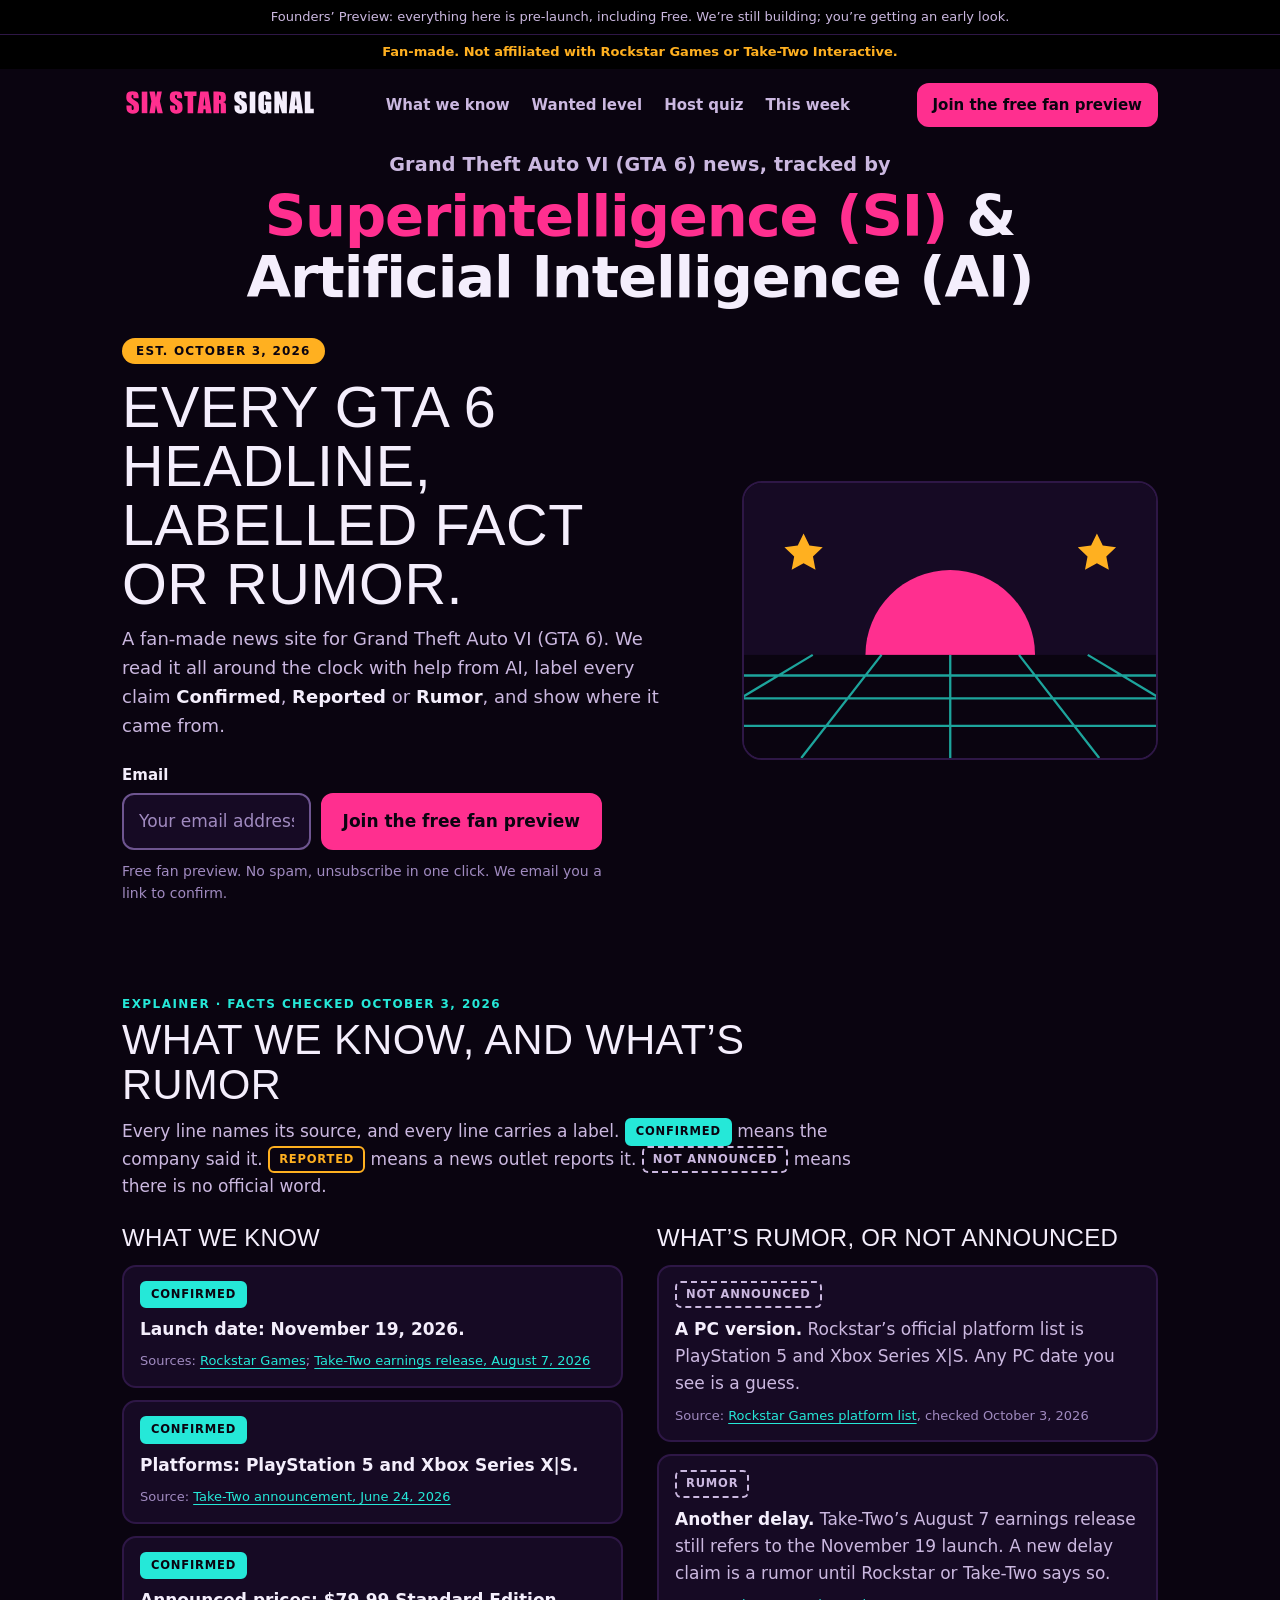
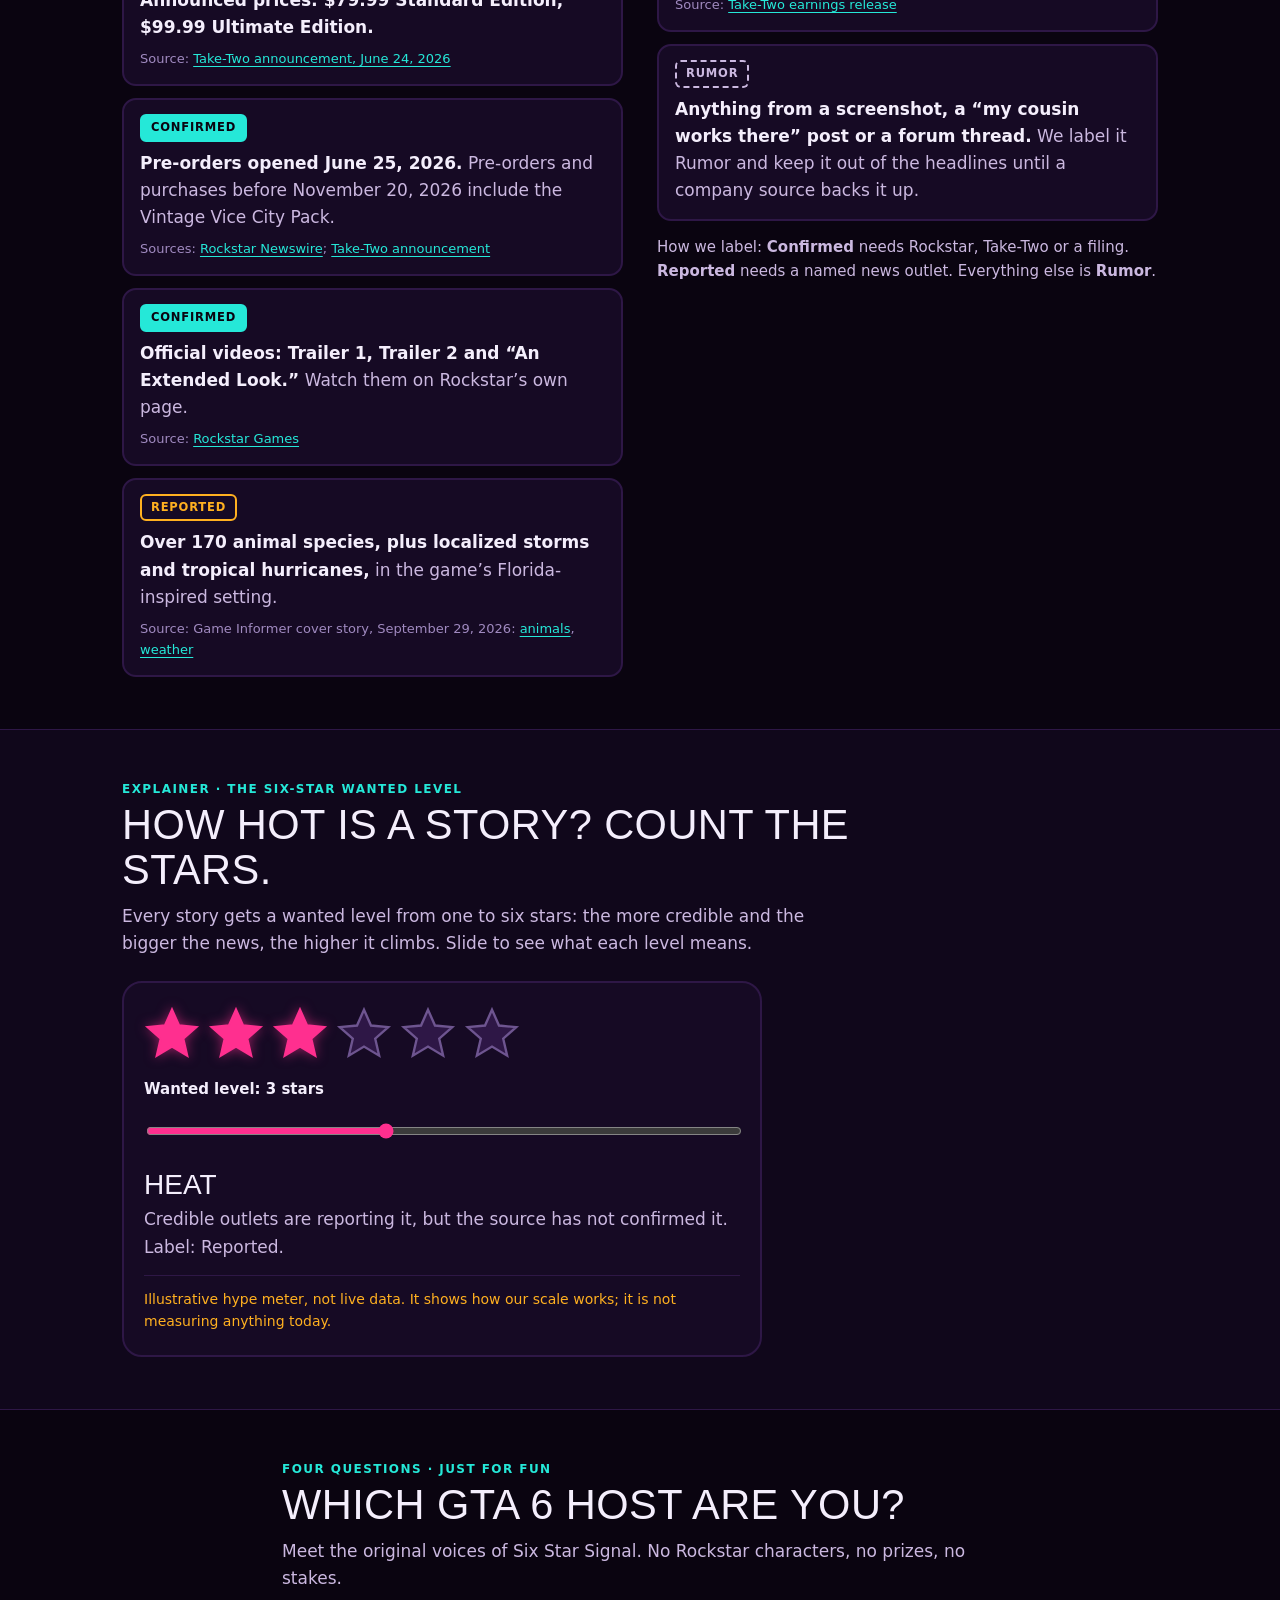
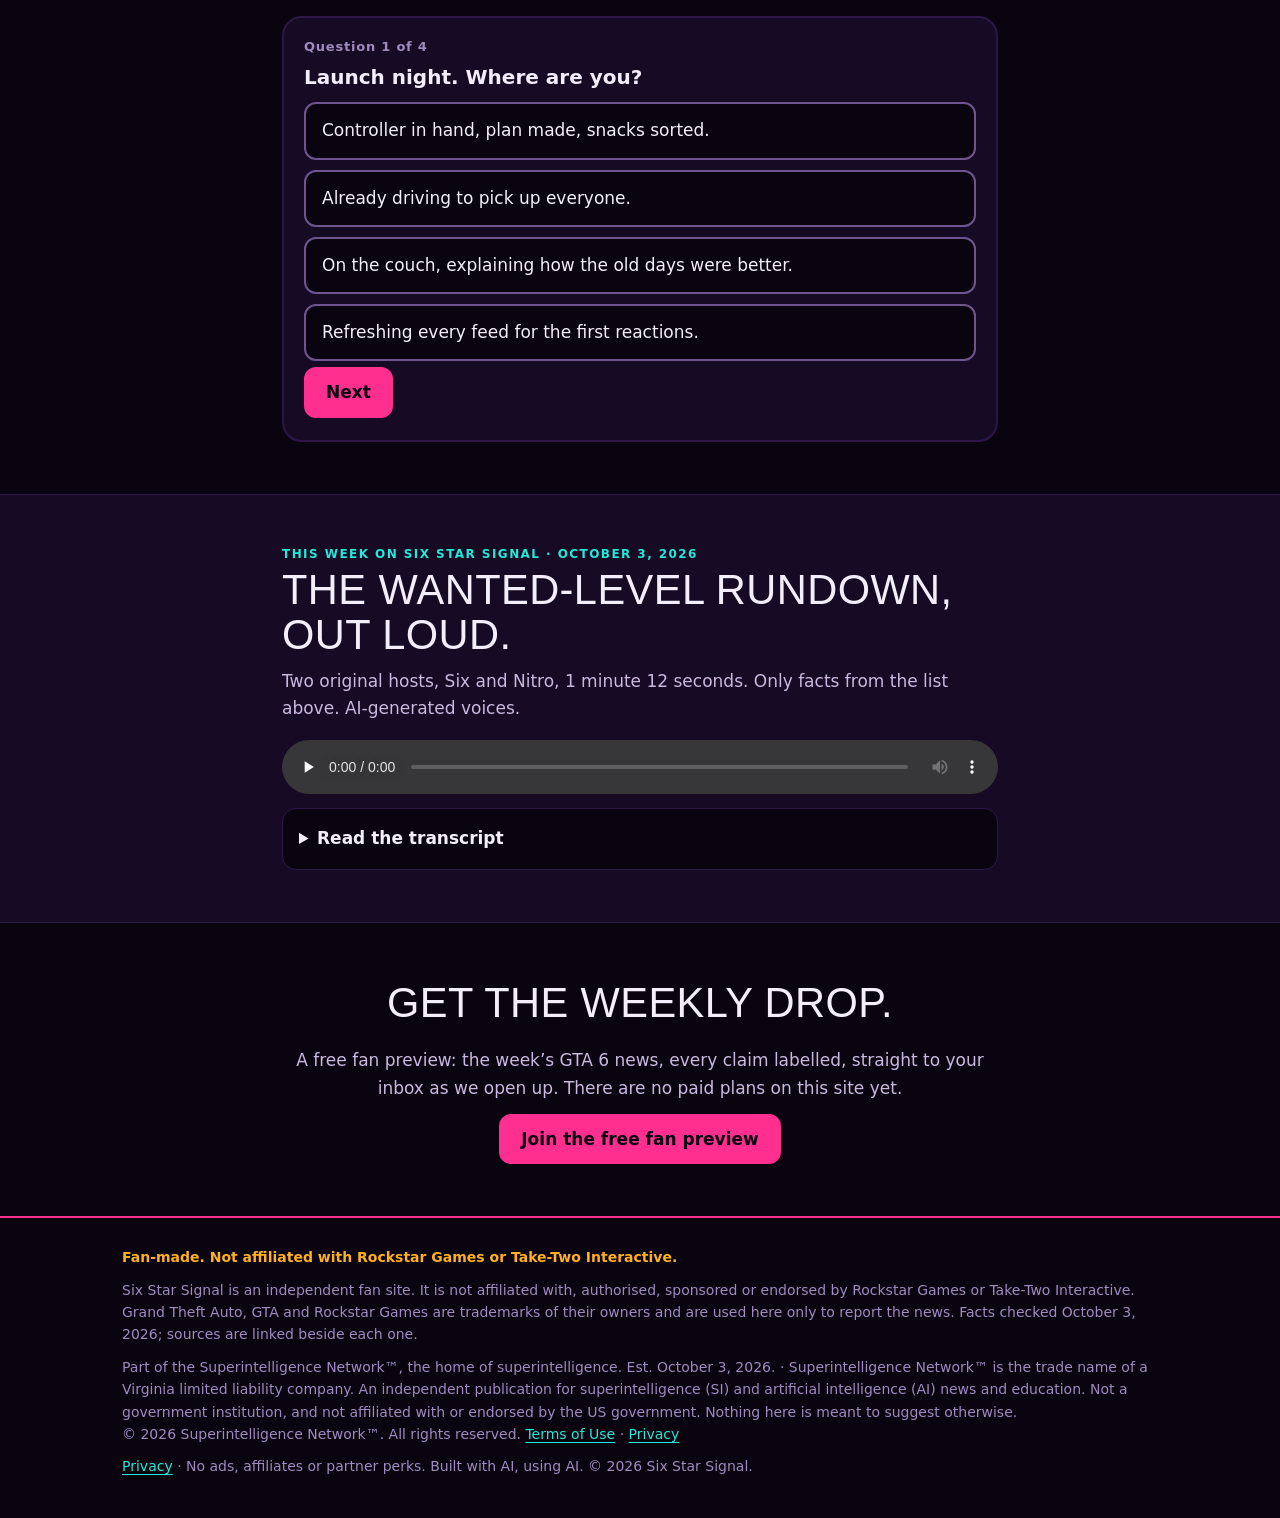
==== index.html @ f38f79ef "Brand: Superintelligence Network" ====
<!doctype html>
<html lang="en" data-site="sixstarsignal.com">
<head>
<meta charset="utf-8">
<meta name="robots" content="noai, noimageai">
<meta http-equiv="Content-Security-Policy" content="default-src 'none'; script-src 'self'; style-src 'self'; img-src 'self' data:; media-src 'self'; connect-src https://acp9reat3l.execute-api.us-east-1.amazonaws.com; form-action 'self'; base-uri 'none'; object-src 'none'; upgrade-insecure-requests; require-trusted-types-for 'script'; trusted-types 'none'">
<meta name="viewport" content="width=device-width, initial-scale=1">
<title>Six Star Signal | Grand Theft Auto VI (GTA 6) news tracked by Superintelligence (SI) &amp; Artificial Intelligence (AI)</title>
<meta name="description" content="Six Star Signal is a fan-made Grand Theft Auto VI (GTA 6) news site, tracked by superintelligence (SI) and artificial intelligence (AI). What we know, what's rumor, a six-star hype meter, and a free fan preview. Not affiliated with Rockstar Games or Take-Two Interactive.">
<meta name="robots" content="index,follow">
<link rel="canonical" href="https://sixstarsignal.com/">
<meta name="theme-color" content="#0A0410">
<link rel="icon" type="image/svg+xml" href="assets/icon.svg">
<meta property="og:type" content="website">
<meta property="og:site_name" content="Six Star Signal">
<meta property="og:title" content="Six Star Signal | Grand Theft Auto VI (GTA 6) news tracked by Superintelligence (SI) &amp; Artificial Intelligence (AI)">
<meta property="og:description" content="Fan-made GTA 6 news: what we know, what's rumor, every claim labelled with its source. Est. October 3, 2026. Not affiliated with Rockstar Games or Take-Two Interactive.">
<meta property="og:url" content="https://sixstarsignal.com/">
<meta property="og:image" content="https://sixstarsignal.com/assets/og.png">
<meta property="og:image:width" content="1200">
<meta property="og:image:height" content="630">
<meta property="og:image:alt" content="Six Star Signal: six neon stars. Grand Theft Auto VI (GTA 6) news tracked by Superintelligence (SI) and Artificial Intelligence (AI). Fan-made.">
<meta name="twitter:card" content="summary_large_image">
<meta name="twitter:title" content="Six Star Signal | Grand Theft Auto VI (GTA 6) news tracked by Superintelligence (SI) &amp; Artificial Intelligence (AI)">
<meta name="twitter:description" content="Fan-made GTA 6 news: what we know, what's rumor, every claim labelled with its source. Not affiliated with Rockstar Games or Take-Two Interactive.">
<meta name="twitter:image" content="https://sixstarsignal.com/assets/og.png">
<link rel="stylesheet" href="assets/site.css">
</head>
<body>
<a class="skip" href="#main">Skip to the content</a>
<div class="bars">
  <p class="bar">Founders&rsquo; Preview: everything here is pre-launch, including Free. We&rsquo;re still building; you&rsquo;re getting an early look.</p>
  <p class="bar disc-bar">Fan-made. Not affiliated with Rockstar Games or Take-Two Interactive.</p>
</div>

<header class="top">
  <div class="wrap top-in">
    <a class="brand" href="/" aria-label="Six Star Signal, home"><img class="logo" id="logo" src="assets/logo.svg" width="187" height="38" alt="Six Star Signal"></a>
    <nav class="nav" aria-label="Sections">
      <a href="#know">What we know</a>
      <a href="#wanted">Wanted level</a>
      <a href="#quiz">Host quiz</a>
      <a href="#sample">This week</a>
    </nav>
    <a class="btn sm" href="#join" data-join>Join the free fan preview</a>
  </div>
</header>

<main id="main">
  <div class="wrap">
    <p class="terms"><span class="t-pre">Grand Theft Auto VI (GTA 6) news, tracked by</span><span class="t-si">Superintelligence (SI)</span> <span class="t-amp">&amp;</span> <span class="t-ai">Artificial Intelligence (AI)</span></p>
  </div>

  <!-- ============ HERO ============ -->
  <section class="hero" aria-labelledby="h1">
    <div class="wrap hero-in">
      <div>
        <p class="pill">Est. October 3, 2026</p>
        <h1 id="h1">Every GTA 6 headline, labelled fact or rumor.</h1>
        <p class="lead">A fan-made news site for Grand Theft Auto VI (GTA 6). We read it all around the clock with help from AI, label every claim <b>Confirmed</b>, <b>Reported</b> or <b>Rumor</b>, and show where it came from.</p>
        <form class="join" id="join" novalidate>
          <label class="lbl" for="email">Email</label>
          <div class="row">
            <input id="email" name="email" type="email" inputmode="email" autocomplete="email" autocapitalize="off" spellcheck="false" placeholder="Your email address" required aria-describedby="fine err">
            <button class="btn" type="submit">Join the free fan preview</button>
          </div>
          <div class="hp" aria-hidden="true"><label for="hp1">Website (leave this empty)</label><input id="hp1" name="website" type="text" tabindex="-1" autocomplete="off"></div>
          <p class="fine" id="fine">Free fan preview. No spam, unsubscribe in one click. We email you a link to confirm.</p>
          <p class="err js-err" id="err" role="alert"></p>
          <noscript><p class="fine">Sign-up needs JavaScript switched on.</p></noscript>
        </form>
        <div class="done" id="done" role="status" tabindex="-1" hidden>
          <h2>You&rsquo;re in.</h2>
          <p>Check your inbox: we sent a link to confirm <b id="done-email"></b>. Tap it to join the free fan preview.</p>
        </div>
      </div>
      <div class="hero-art" aria-hidden="true">
        <svg viewBox="0 0 360 240" focusable="false">
          <rect width="360" height="240" fill="#160A24"/>
          <circle cx="180" cy="150" r="74" fill="#FF2F8F"/>
          <rect x="0" y="150" width="360" height="90" fill="#0A0410"/>
          <g stroke="#25E8D8" stroke-width="2" stroke-opacity=".7"><path d="M0 168h360M0 188h360M0 212h360M180 150v90M120 150l-70 90M240 150l70 90M60 150l-150 90M300 150l150 90"/></g>
          <g fill="#FFB020"><path d="M52 44l5.1 10.6 11.6 1.5-8.5 8 2.2 11.5L52 70l-10.4 5.6 2.2-11.5-8.5-8 11.6-1.5z"/><path d="M308 44l5.1 10.6 11.6 1.5-8.5 8 2.2 11.5L308 70l-10.4 5.6 2.2-11.5-8.5-8 11.6-1.5z"/></g>
        </svg>
      </div>
    </div>
  </section>

  <!-- ============ WHAT WE KNOW / WHAT'S RUMOR ============ -->
  <section class="band" id="know" aria-labelledby="know-h">
    <div class="wrap">
      <div class="shead">
        <p class="eyebrow">Explainer &middot; facts checked October 3, 2026</p>
        <h2 id="know-h">What we know, and what&rsquo;s rumor</h2>
        <p class="sub">Every line names its source, and every line carries a label. <span class="chip conf">Confirmed</span> means the company said it. <span class="chip rep">Reported</span> means a news outlet reports it. <span class="chip open">Not announced</span> means there is no official word.</p>
      </div>
      <div class="two">
        <div class="col" aria-labelledby="know-a">
          <h3 id="know-a">What we know</h3>
          <ul class="facts">
            <li><span class="chip conf">Confirmed</span><p><b>Launch date: November 19, 2026.</b></p><p class="src">Sources: <a href="https://www.rockstargames.com/VI" target="_blank" rel="noopener noreferrer">Rockstar Games</a>; <a href="https://www.sec.gov/Archives/edgar/data/0000946581/000162828026054580/ttwo1q27earningsrelease.htm" target="_blank" rel="noopener noreferrer">Take-Two earnings release, August 7, 2026</a></p></li>
            <li><span class="chip conf">Confirmed</span><p><b>Platforms: PlayStation 5 and Xbox Series X|S.</b></p><p class="src">Source: <a href="https://www.take2games.com/ir/news/rockstar-games-announces-pre-orders-grand-theft-auto-vi" target="_blank" rel="noopener noreferrer">Take-Two announcement, June 24, 2026</a></p></li>
            <li><span class="chip conf">Confirmed</span><p><b>Announced prices: $79.99 Standard Edition, $99.99 Ultimate Edition.</b></p><p class="src">Source: <a href="https://www.take2games.com/ir/news/rockstar-games-announces-pre-orders-grand-theft-auto-vi" target="_blank" rel="noopener noreferrer">Take-Two announcement, June 24, 2026</a></p></li>
            <li><span class="chip conf">Confirmed</span><p><b>Pre-orders opened June 25, 2026.</b> Pre-orders and purchases before November 20, 2026 include the Vintage Vice City Pack.</p><p class="src">Sources: <a href="https://www.rockstargames.com/newswire/article/5171972o3ak5oa/pre-order-grand-theft-auto-vi-on-june-25" target="_blank" rel="noopener noreferrer">Rockstar Newswire</a>; <a href="https://www.take2games.com/ir/news/rockstar-games-announces-pre-orders-grand-theft-auto-vi" target="_blank" rel="noopener noreferrer">Take-Two announcement</a></p></li>
            <li><span class="chip conf">Confirmed</span><p><b>Official videos: Trailer 1, Trailer 2 and &ldquo;An Extended Look.&rdquo;</b> Watch them on Rockstar&rsquo;s own page.</p><p class="src">Source: <a href="https://www.rockstargames.com/VI" target="_blank" rel="noopener noreferrer">Rockstar Games</a></p></li>
            <li><span class="chip rep">Reported</span><p><b>Over 170 animal species, plus localized storms and tropical hurricanes,</b> in the game&rsquo;s Florida-inspired setting.</p><p class="src">Source: Game Informer cover story, September 29, 2026: <a href="https://gameinformer.com/exclusive/2026/09/29/exclusive-grand-theft-auto-vi-includes-over-170-animal-species" target="_blank" rel="noopener noreferrer">animals</a>, <a href="https://gameinformer.com/exclusive/2026/09/29/exclusive-grand-theft-auto-vi-features-tropical-storms-and-hurricanes" target="_blank" rel="noopener noreferrer">weather</a></p></li>
          </ul>
        </div>
        <div class="col" aria-labelledby="know-b">
          <h3 id="know-b">What&rsquo;s rumor, or not announced</h3>
          <ul class="facts">
            <li><span class="chip open">Not announced</span><p><b>A PC version.</b> Rockstar&rsquo;s official platform list is PlayStation 5 and Xbox Series X|S. Any PC date you see is a guess.</p><p class="src">Source: <a href="https://www.rockstargames.com/VI" target="_blank" rel="noopener noreferrer">Rockstar Games platform list</a>, checked October 3, 2026</p></li>
            <li><span class="chip open">Rumor</span><p><b>Another delay.</b> Take-Two&rsquo;s August 7 earnings release still refers to the November 19 launch. A new delay claim is a rumor until Rockstar or Take-Two says so.</p><p class="src">Source: <a href="https://www.sec.gov/Archives/edgar/data/0000946581/000162828026054580/ttwo1q27earningsrelease.htm" target="_blank" rel="noopener noreferrer">Take-Two earnings release</a></p></li>
            <li><span class="chip open">Rumor</span><p><b>Anything from a screenshot, a &ldquo;my cousin works there&rdquo; post or a forum thread.</b> We label it Rumor and keep it out of the headlines until a company source backs it up.</p></li>
          </ul>
          <p class="how">How we label: <b>Confirmed</b> needs Rockstar, Take-Two or a filing. <b>Reported</b> needs a named news outlet. Everything else is <b>Rumor</b>.</p>
        </div>
      </div>
    </div>
  </section>

  <!-- ============ SIX-STAR WANTED LEVEL ============ -->
  <section class="band tint" id="wanted" aria-labelledby="wanted-h">
    <div class="wrap">
      <div class="shead">
        <p class="eyebrow">Explainer &middot; the six-star wanted level</p>
        <h2 id="wanted-h">How hot is a story? Count the stars.</h2>
        <p class="sub">Every story gets a wanted level from one to six stars: the more credible and the bigger the news, the higher it climbs. Slide to see what each level means.</p>
      </div>
      <div class="meter">
        <ol class="stars" id="stars" aria-hidden="true">
          <li><svg viewBox="0 0 24 24" focusable="false"><path d="M12 2l3 6.8 7.4.7-5.6 4.9 1.7 7.3L12 17.8 5.5 21.7l1.7-7.3L1.6 9.5 9 8.8z"/></svg></li>
          <li><svg viewBox="0 0 24 24" focusable="false"><path d="M12 2l3 6.8 7.4.7-5.6 4.9 1.7 7.3L12 17.8 5.5 21.7l1.7-7.3L1.6 9.5 9 8.8z"/></svg></li>
          <li><svg viewBox="0 0 24 24" focusable="false"><path d="M12 2l3 6.8 7.4.7-5.6 4.9 1.7 7.3L12 17.8 5.5 21.7l1.7-7.3L1.6 9.5 9 8.8z"/></svg></li>
          <li><svg viewBox="0 0 24 24" focusable="false"><path d="M12 2l3 6.8 7.4.7-5.6 4.9 1.7 7.3L12 17.8 5.5 21.7l1.7-7.3L1.6 9.5 9 8.8z"/></svg></li>
          <li><svg viewBox="0 0 24 24" focusable="false"><path d="M12 2l3 6.8 7.4.7-5.6 4.9 1.7 7.3L12 17.8 5.5 21.7l1.7-7.3L1.6 9.5 9 8.8z"/></svg></li>
          <li><svg viewBox="0 0 24 24" focusable="false"><path d="M12 2l3 6.8 7.4.7-5.6 4.9 1.7 7.3L12 17.8 5.5 21.7l1.7-7.3L1.6 9.5 9 8.8z"/></svg></li>
        </ol>
        <label class="lbl" for="level">Wanted level: <output id="levelOut" for="level">3 stars</output></label>
        <input id="level" type="range" min="1" max="6" step="1" value="3" aria-describedby="levelDesc">
        <p class="level-t" id="levelName">Heat</p>
        <p class="level-d" id="levelDesc" aria-live="polite">Credible outlets are reporting it, but the source has not confirmed it. Label: Reported.</p>
        <p class="fine hype">Illustrative hype meter, not live data. It shows how our scale works; it is not measuring anything today.</p>
      </div>
    </div>
  </section>

  <!-- ============ HOST QUIZ ============ -->
  <section class="band" id="quiz" aria-labelledby="quiz-h">
    <div class="wrap narrow">
      <div class="shead">
        <p class="eyebrow">Four questions &middot; just for fun</p>
        <h2 id="quiz-h">Which GTA 6 host are you?</h2>
        <p class="sub">Meet the original voices of Six Star Signal. No Rockstar characters, no prizes, no stakes.</p>
      </div>
      <div class="quizbox" id="quizBox">
        <form id="quizForm" novalidate>
          <p class="num" id="quizNum" aria-live="polite">Question 1 of 4</p>
          <fieldset id="quizSet"><legend id="quizQ"></legend><div class="opts" id="quizOpts"></div></fieldset>
          <p class="err" id="quizErr" role="alert"></p>
          <button class="btn" type="submit" id="quizNext">Next</button>
        </form>
        <div class="result" id="quizResult" tabindex="-1" hidden>
          <p class="eyebrow">You are</p>
          <h3 id="resName"></h3>
          <p class="res-role" id="resRole"></p>
          <p id="resText"></p>
          <button class="btn line" type="button" id="quizAgain">Take it again</button>
        </div>
      </div>
    </div>
  </section>

  <section class="band dark" id="sample" aria-labelledby="sample-h">
    <div class="wrap narrow">
      <p class="eyebrow">This week on Six Star Signal &middot; October 3, 2026</p>
      <h2 id="sample-h">The wanted-level rundown, out loud.</h2>
      <p class="sub">Two original hosts, Six and Nitro, 1 minute 12 seconds. Only facts from the list above. AI-generated voices.</p>
      <audio class="player" controls preload="none" src="assets/audio/this-week-2026-10-03.mp3" aria-label="This week on Six Star Signal, 1 minute 12 seconds">Your browser can&rsquo;t play audio. The transcript is below.</audio>
      <details class="tx">
        <summary>Read the transcript</summary>
        <p><b>Six:</b> Dispatch to all units. This is Six Star Signal, with this week&rsquo;s wanted-level rundown.</p>
        <p><b>Nitro:</b> Nitro, rolling in. Hit me with the confirmed stuff first, Six.</p>
        <p><b>Six:</b> Confirmed. Grand Theft Auto 6 launches November 19, 2026, on PlayStation 5 and Xbox Series X and S. Take-Two&rsquo;s August 7 earnings release still points to that date.</p>
        <p><b>Nitro:</b> And the price tag?</p>
        <p><b>Six:</b> Announced at $79.99 for the Standard Edition, $99.99 for the Ultimate Edition. Pre-orders opened June 25.</p>
        <p><b>Nitro:</b> Anything fresh this week?</p>
        <p><b>Six:</b> Game Informer&rsquo;s September 29 cover story reports over 170 animal species and localized storms. That&rsquo;s reported, not official.</p>
        <p><b>Nitro:</b> And the rumor mill?</p>
        <p><b>Six:</b> Rumors stay rumors until Rockstar says so. The official platform list is two consoles, so any PC date is a guess. Check the label first. Six out.</p>
        <p><b>Nitro:</b> Ten-four.</p>
      </details>
    </div>
  </section>

  <!-- ============ SIGN-UP CLOSE ============ -->
  <section class="band close" aria-labelledby="close-h">
    <div class="wrap narrow">
      <h2 id="close-h">Get the weekly drop.</h2>
      <p class="sub">A free fan preview: the week&rsquo;s GTA 6 news, every claim labelled, straight to your inbox as we open up. There are no paid plans on this site yet.</p>
      <a class="btn" href="#join" data-join>Join the free fan preview</a>
    </div>
  </section>
</main>

<footer class="foot">
  <div class="wrap foot-in">
    <p class="disc">Fan-made. Not affiliated with Rockstar Games or Take-Two Interactive.</p>
    <p>Six Star Signal is an independent fan site. It is not affiliated with, authorised, sponsored or endorsed by Rockstar Games or Take-Two Interactive. Grand Theft Auto, GTA and Rockstar Games are trademarks of their owners and are used here only to report the news. Facts checked October 3, 2026; sources are linked beside each one.</p>
    <p>Part of the Superintelligence Network™, the home of superintelligence. Est. October 3, 2026. &middot; Superintelligence Network™ is the trade name of a Virginia limited liability company. An independent publication for superintelligence (SI) and artificial intelligence (AI) news and education. Not a government institution, and not affiliated with or endorsed by the US government. Nothing here is meant to suggest otherwise.<br>© 2026 Superintelligence Network™. All rights reserved. <a href="https://siagentsignal.com/terms.html" target="_blank" rel="noopener">Terms of Use</a> &middot; <a href="https://siagentsignal.com/privacy.html" target="_blank" rel="noopener">Privacy</a></p>
    <p><a href="https://siagentsignal.com/privacy.html" target="_blank" rel="noopener noreferrer">Privacy</a> &middot; No ads, affiliates or partner perks. Built with AI, using AI. &copy; 2026 Six Star Signal.</p>
  </div>
</footer>

<script src="assets/site.js"></script>
</body>
</html>
---- assets/site.css ----
/* Six Star Signal: Founders' Preview. Vice City neon: bg #0A0410, pink #FF2F8F (the one accent), cyan #25E8D8 (links), amber #FFB020 (pill).
   Mobile first, no webfonts, no inline styles (page CSP forbids them). Impact is used for display type only; the big terms use bold sans. */
:root{--bg:#0A0410;--stage:#160A24;--tint:#10071B;--ink:#F4EEFC;--ink2:#CBB8E0;--muted:#A08AC0;--line:#6E5590;--soft:#2E1746;--field:#160A24;
  --pink:#FF2F8F;--pinkhover:#FF5AA6;--cyan:#25E8D8;--amber:#FFB020;--err:#FF9C8A;
  --display:Impact,Haettenschweiler,"Arial Narrow Bold","Franklin Gothic Medium",sans-serif;
  --sans:"Segoe UI Variable Text","Segoe UI",system-ui,-apple-system,"Helvetica Neue",Arial,sans-serif;color-scheme:dark}
*{box-sizing:border-box}
html{-webkit-text-size-adjust:100%;scroll-behavior:smooth;scroll-padding-top:12px}
body{margin:0;background:var(--bg);color:var(--ink);font:400 1.0625rem/1.6 var(--sans);-webkit-font-smoothing:antialiased;text-rendering:optimizeLegibility}
[hidden]{display:none!important}
img,svg{max-width:100%}
a{color:var(--cyan);text-underline-offset:3px}
a:hover{text-decoration-thickness:2px}
:focus-visible{outline:3px solid var(--cyan);outline-offset:3px;border-radius:6px}
.skip{position:absolute;left:-9999px;top:8px;background:var(--pink);color:var(--bg);padding:10px 14px;border-radius:8px;z-index:20;font-weight:700}
.skip:focus{left:12px}
.wrap{max-width:1080px;margin:0 auto;padding:0 22px}
.wrap.narrow{max-width:760px}
h1,h2,h3{margin:0;line-height:1.08;font-family:var(--display);font-weight:400;letter-spacing:.01em;text-transform:uppercase}
p{margin:0}

.bars{background:#000}
.bar{margin:0;padding:8px 22px;color:var(--ink2);text-align:center;font-size:.8125rem;line-height:1.4}
.bar.disc-bar{color:var(--amber);font-weight:700;border-top:1px solid var(--soft)}

.top{padding:14px 0 4px}
.top-in{display:flex;align-items:center;justify-content:space-between;gap:12px}
.brand{display:inline-flex;border-radius:8px;flex:none}
.logo{display:block;height:34px;width:auto;max-width:100%}
.nav{display:none}
.nav a{color:var(--ink2);text-decoration:none;font-weight:600;font-size:.9375rem;padding:8px 10px;border-radius:8px}
.nav a:hover{color:var(--pink)}
.top .btn{display:none}

.btn{display:inline-flex;align-items:center;justify-content:center;font:700 1.0625rem/1.2 var(--sans);min-height:50px;padding:13px 20px;border:2px solid var(--pink);border-radius:12px;background:var(--pink);color:var(--bg);cursor:pointer;text-decoration:none;text-align:center;transition:background-color .15s ease,border-color .15s ease}
.btn:hover{background:var(--pinkhover);border-color:var(--pinkhover)}
.btn.line{background:transparent;color:var(--pink);border-color:var(--pink)}
.btn.line:hover{background:var(--soft)}
.btn.sm{min-height:44px;padding:9px 14px;font-size:.9375rem}
.btn:disabled{opacity:.65;cursor:progress}

.terms{margin:14px auto 2px;max-width:24ch;text-align:center;font:800 clamp(1.75rem,7.6vw,3.6rem)/1.06 var(--sans);letter-spacing:-.02em;text-wrap:balance;color:var(--ink);text-transform:none}
.terms .t-si{color:var(--pink)}
.terms .t-pre{display:block;margin:0 0 .5rem;font:700 clamp(.95rem,2.8vw,1.2rem)/1.3 var(--sans);letter-spacing:.01em;color:var(--ink2)}

.hero{padding:18px 0 40px}
.hero-in{display:grid;gap:26px}
.pill{display:inline-block;padding:7px 14px;border-radius:999px;background:var(--amber);color:var(--bg);font:700 .75rem/1 var(--sans);letter-spacing:.1em;text-transform:uppercase}
h1{margin:14px 0 12px;font-size:clamp(2.2rem,9.4vw,3.6rem);line-height:1.02}
.lead{max-width:36rem;color:var(--ink2);font-size:1.125rem;margin-bottom:22px}
.lead b,.sub b{color:var(--ink)}
.join{width:100%;max-width:480px}
.lbl{display:block;margin:0 0 6px;font-weight:700;font-size:.9375rem}
.row{display:flex;flex-direction:column;gap:10px}
input[type=email]{width:100%;min-width:0;font:inherit;color:var(--ink);background:var(--field);border:2px solid var(--line);border-radius:12px;padding:13px 15px;min-height:50px}
input[type=email]::placeholder{color:var(--muted);opacity:1}
input[aria-invalid=true]{border-color:var(--err)}
.hp{position:absolute;left:-9999px;width:1px;height:1px;overflow:hidden}
.fine{margin-top:10px;font-size:.875rem;color:var(--muted)}
.err{margin-top:8px;min-height:1.4em;font-size:.9375rem;font-weight:600;color:var(--err)}
.err:empty{min-height:0;margin:0}
.done{width:100%;max-width:480px;background:var(--stage);border:2px solid var(--line);border-radius:14px;padding:18px 20px}
.done h2{font-size:1.5rem;margin-bottom:6px}
.done p{color:var(--ink2)}
.hero-art{border:2px solid var(--soft);border-radius:20px;overflow:hidden;max-width:480px}
.hero-art svg{display:block;width:100%;height:auto}

.band{padding:52px 0}
.band.tint{background:var(--tint);border-top:1px solid var(--soft);border-bottom:1px solid var(--soft)}
.shead{max-width:46rem;margin:0 0 24px}
.shead h2,.band h2{font-size:clamp(1.8rem,6.4vw,2.6rem);margin:6px 0 10px}
.sub{color:var(--ink2)}
.eyebrow{font:800 .75rem/1.3 var(--sans);letter-spacing:.12em;text-transform:uppercase;color:var(--cyan)}

.chip{display:inline-flex;align-items:center;font:800 .72rem/1 var(--sans);letter-spacing:.07em;text-transform:uppercase;padding:6px 9px;border-radius:6px;border:2px solid;white-space:nowrap;flex:none;vertical-align:middle}
.chip.conf{background:var(--cyan);border-color:var(--cyan);color:var(--bg)}
.chip.rep{background:transparent;border-color:var(--amber);color:var(--amber)}
.chip.open{background:transparent;border-color:var(--ink2);border-style:dashed;color:var(--ink2)}

.two{display:grid;gap:28px}
.col h3{font-size:1.5rem;margin-bottom:14px}
.facts{list-style:none;margin:0;padding:0;display:grid;gap:12px}
.facts li{background:var(--stage);border:2px solid var(--soft);border-radius:14px;padding:14px 16px;display:grid;gap:8px;justify-items:start}
.facts p{color:var(--ink2)}
.facts b{color:var(--ink)}
.src{font-size:.8125rem;color:var(--muted)!important}
.how{margin-top:14px;font-size:.9375rem;color:var(--ink2)}

.meter{background:var(--stage);border:2px solid var(--soft);border-radius:20px;padding:22px 20px;max-width:640px}
.stars{list-style:none;margin:0 0 16px;padding:0;display:flex;gap:8px}
.stars li{width:calc((100% - 40px)/6);max-width:56px}
.stars svg{display:block;width:100%;height:auto;fill:var(--soft);stroke:var(--line);stroke-width:1;transition:fill .2s ease}
.stars li.lit svg{fill:var(--pink);stroke:var(--pink);filter:drop-shadow(0 0 6px rgba(255,47,143,.55))}
input[type=range]{width:100%;min-height:44px;accent-color:var(--pink)}
.level-t{margin-top:8px;font:400 1.75rem/1.1 var(--display);text-transform:uppercase;color:var(--ink)}
.level-d{margin-top:6px;color:var(--ink2);min-height:3.2em}
.hype{margin-top:14px;padding-top:12px;border-top:1px solid var(--soft);color:var(--amber)}

.quizbox{background:var(--stage);border:2px solid var(--soft);border-radius:20px;padding:22px 20px}
.quizbox fieldset{border:0;margin:0 0 6px;padding:0;min-width:0}
.quizbox legend{padding:0;margin-bottom:12px;font:700 1.25rem/1.25 var(--sans);color:var(--ink)}
.num{font:700 .8125rem/1 var(--sans);color:var(--muted);letter-spacing:.06em;margin-bottom:12px}
.opts{display:grid;gap:10px}
.opt{position:relative}
.opt input{position:absolute;opacity:0;inset:0;width:100%;height:100%;margin:0;cursor:pointer}
.opt label{display:block;min-height:50px;padding:13px 16px;border:2px solid var(--line);border-radius:12px;background:var(--bg);cursor:pointer;color:var(--ink)}
.opt input:checked+label{border-color:var(--pink);background:var(--soft)}
.opt input:focus-visible+label{outline:3px solid var(--cyan);outline-offset:3px}
.result h3{font-size:2.4rem;margin:6px 0 4px;color:var(--pink)}
.res-role{font:800 .8125rem/1.3 var(--sans);letter-spacing:.1em;text-transform:uppercase;color:var(--cyan);margin-bottom:10px}
.result p{color:var(--ink2);margin-bottom:16px}

.band.dark{background:var(--stage);border-top:1px solid var(--soft);border-bottom:1px solid var(--soft)}
.player{display:block;width:100%;margin:18px 0 14px}
.tx{background:var(--bg);border:1px solid var(--soft);border-radius:14px;padding:4px 16px}
.tx summary{cursor:pointer;font-weight:700;padding:12px 0;min-height:44px}
.tx p{color:var(--ink2);margin:0 0 10px}
.tx b{color:var(--cyan)}
.band.close{text-align:center}
.band.close .wrap{display:grid;justify-items:center;gap:12px}

.foot{padding:28px 0 40px;font-size:.875rem;color:var(--muted);border-top:2px solid var(--pink)}
.foot-in{display:grid;gap:10px}
.foot .disc{color:var(--amber);font-weight:700}

@media (prefers-reduced-motion:reduce){*{animation:none!important;transition:none!important;scroll-behavior:auto!important}}
@media (min-width:520px){.top .btn{display:inline-flex}.row{flex-direction:row}.btn{flex:none}}
@media (min-width:760px){.nav{display:flex;gap:2px}}
@media (min-width:900px){
  .terms{max-width:none;margin-top:22px}
  .hero{padding-top:26px}
  .hero-in{grid-template-columns:minmax(0,1.15fr) minmax(0,.85fr);gap:56px;align-items:center}
  .two{grid-template-columns:1fr 1fr;gap:34px;align-items:start}
  .logo{height:40px}
}
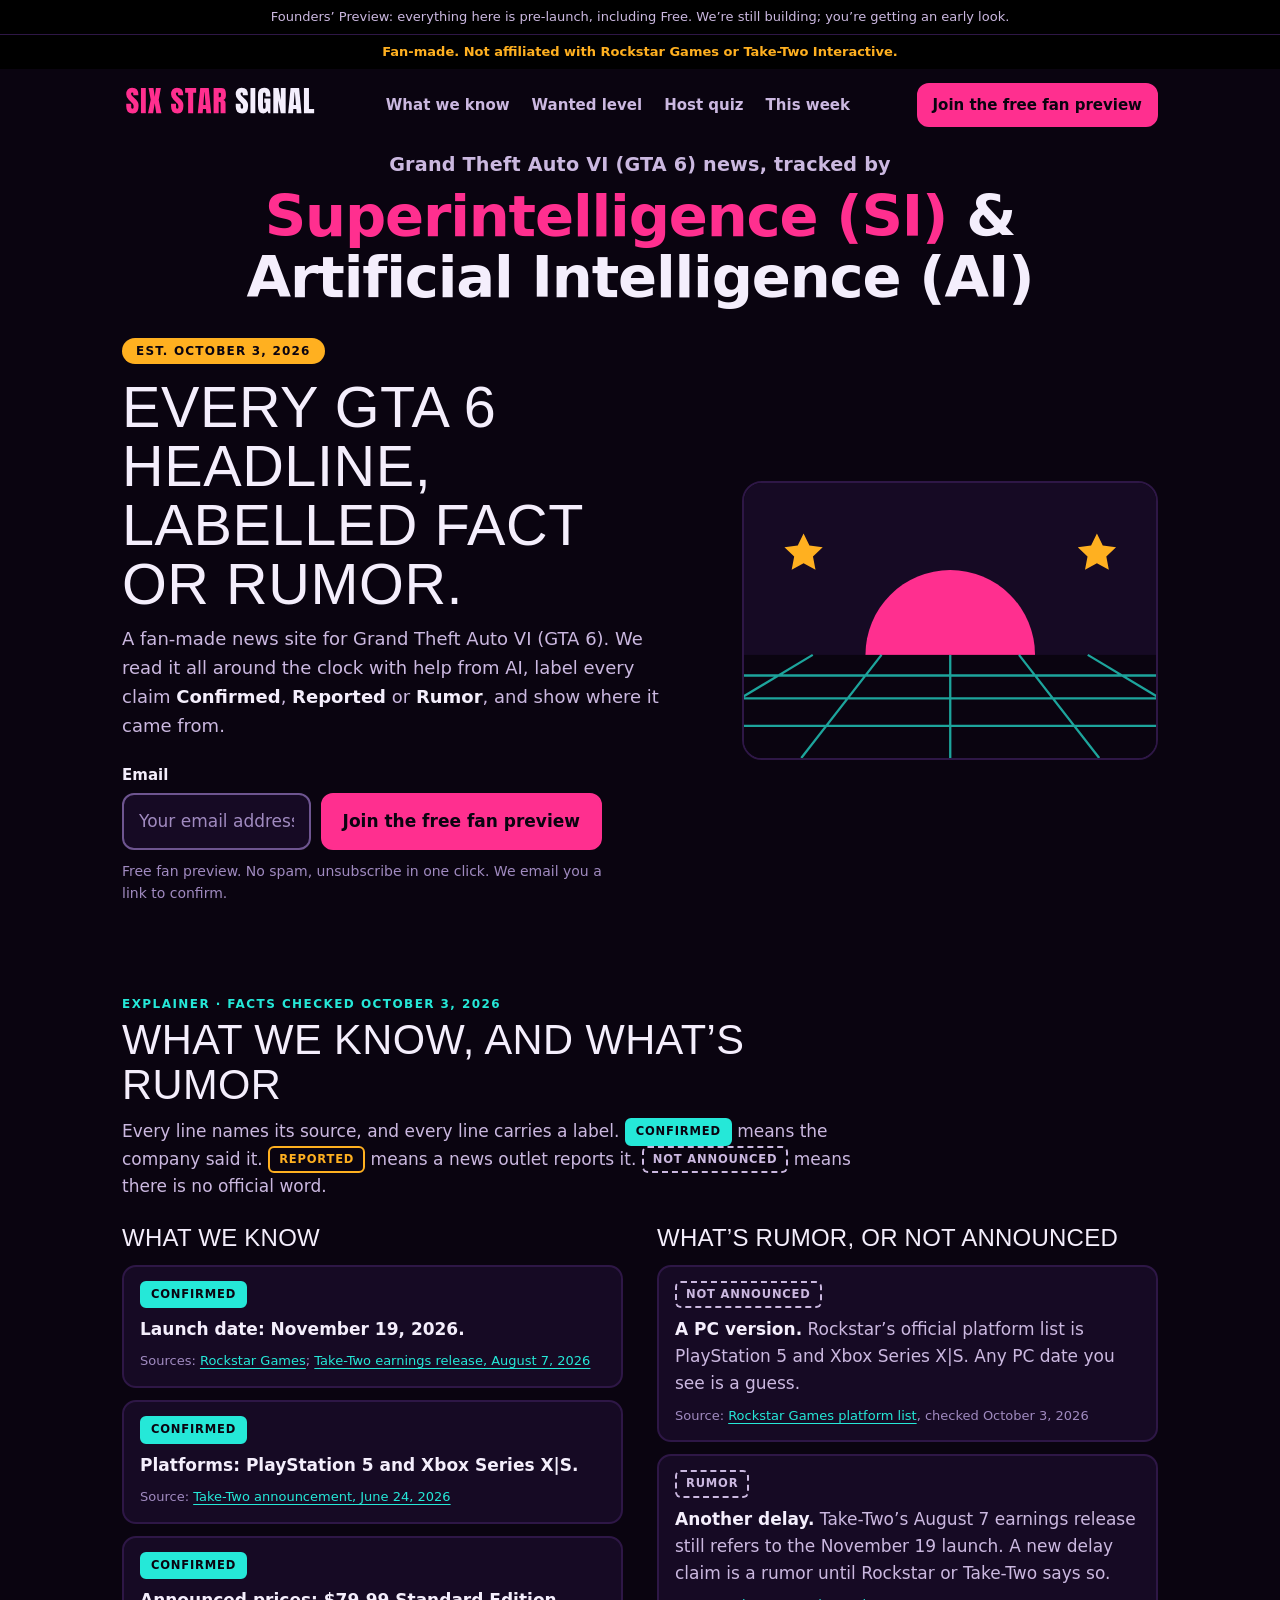
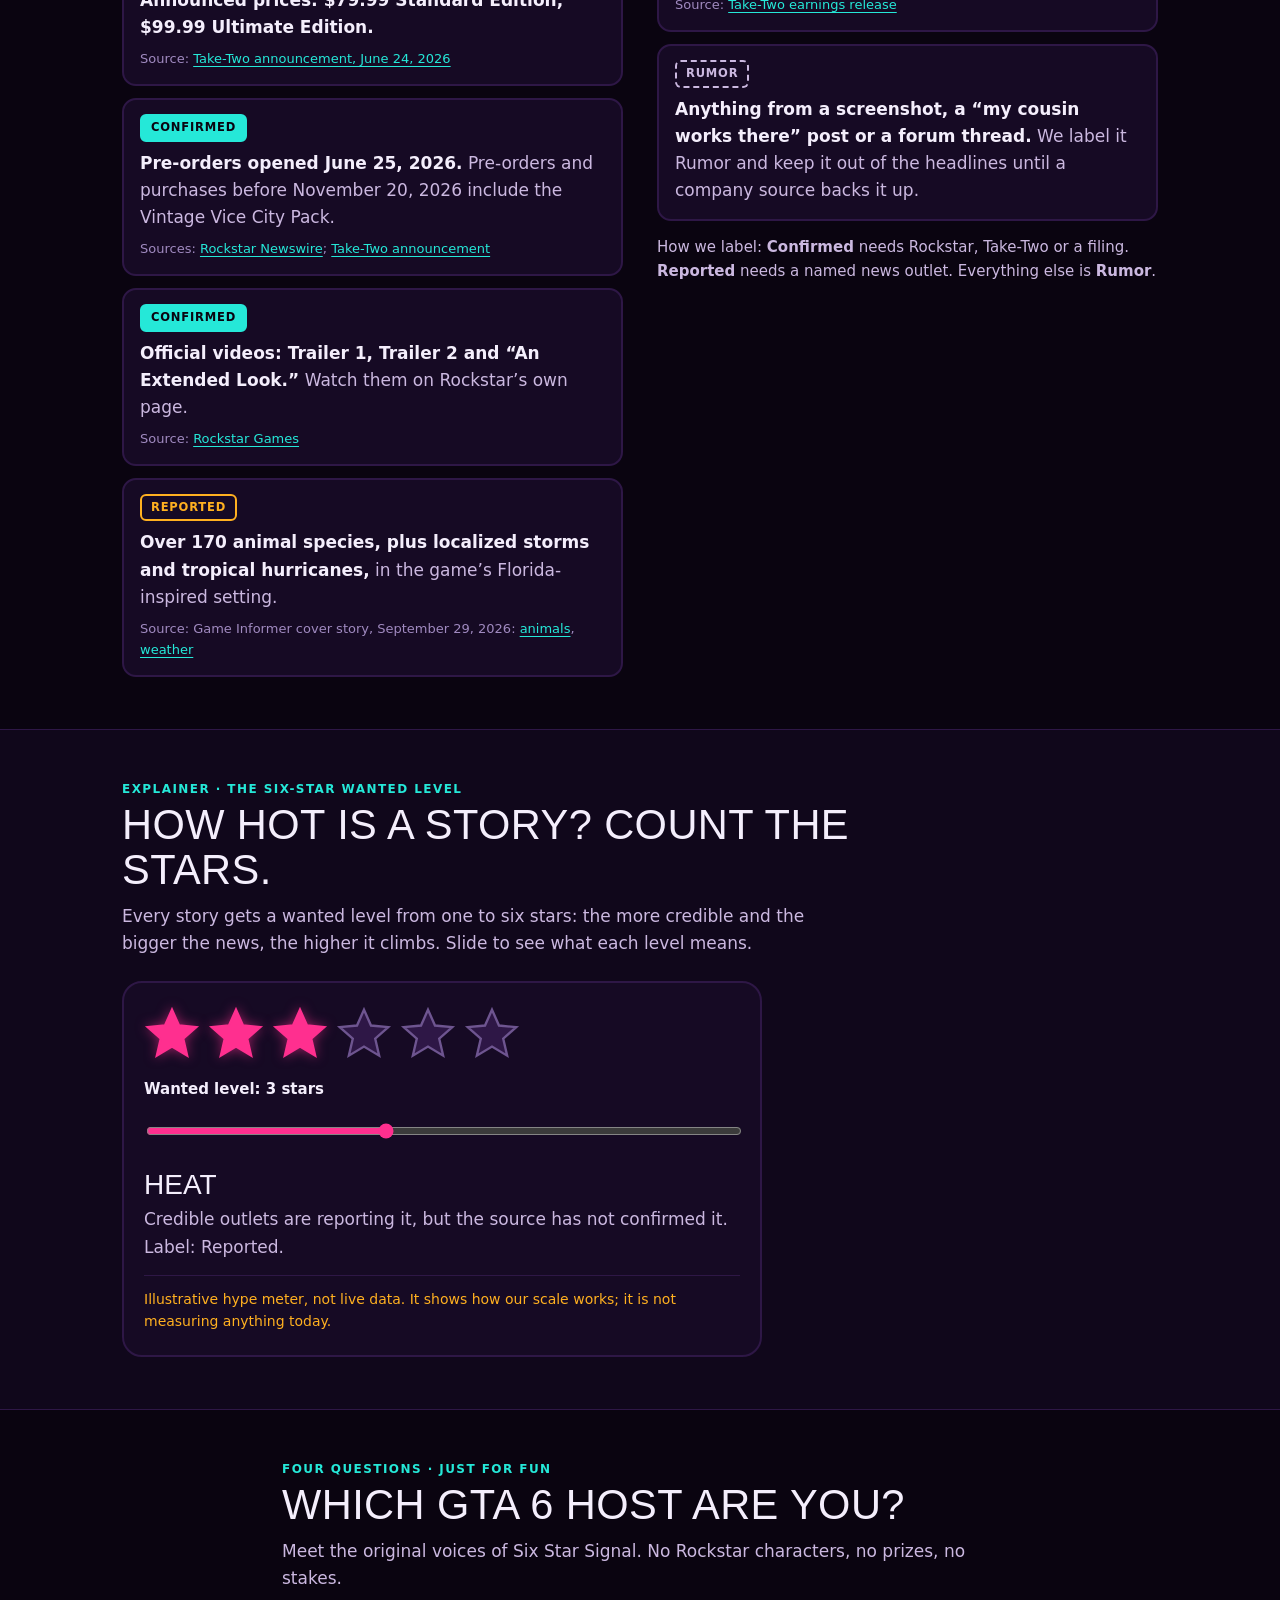
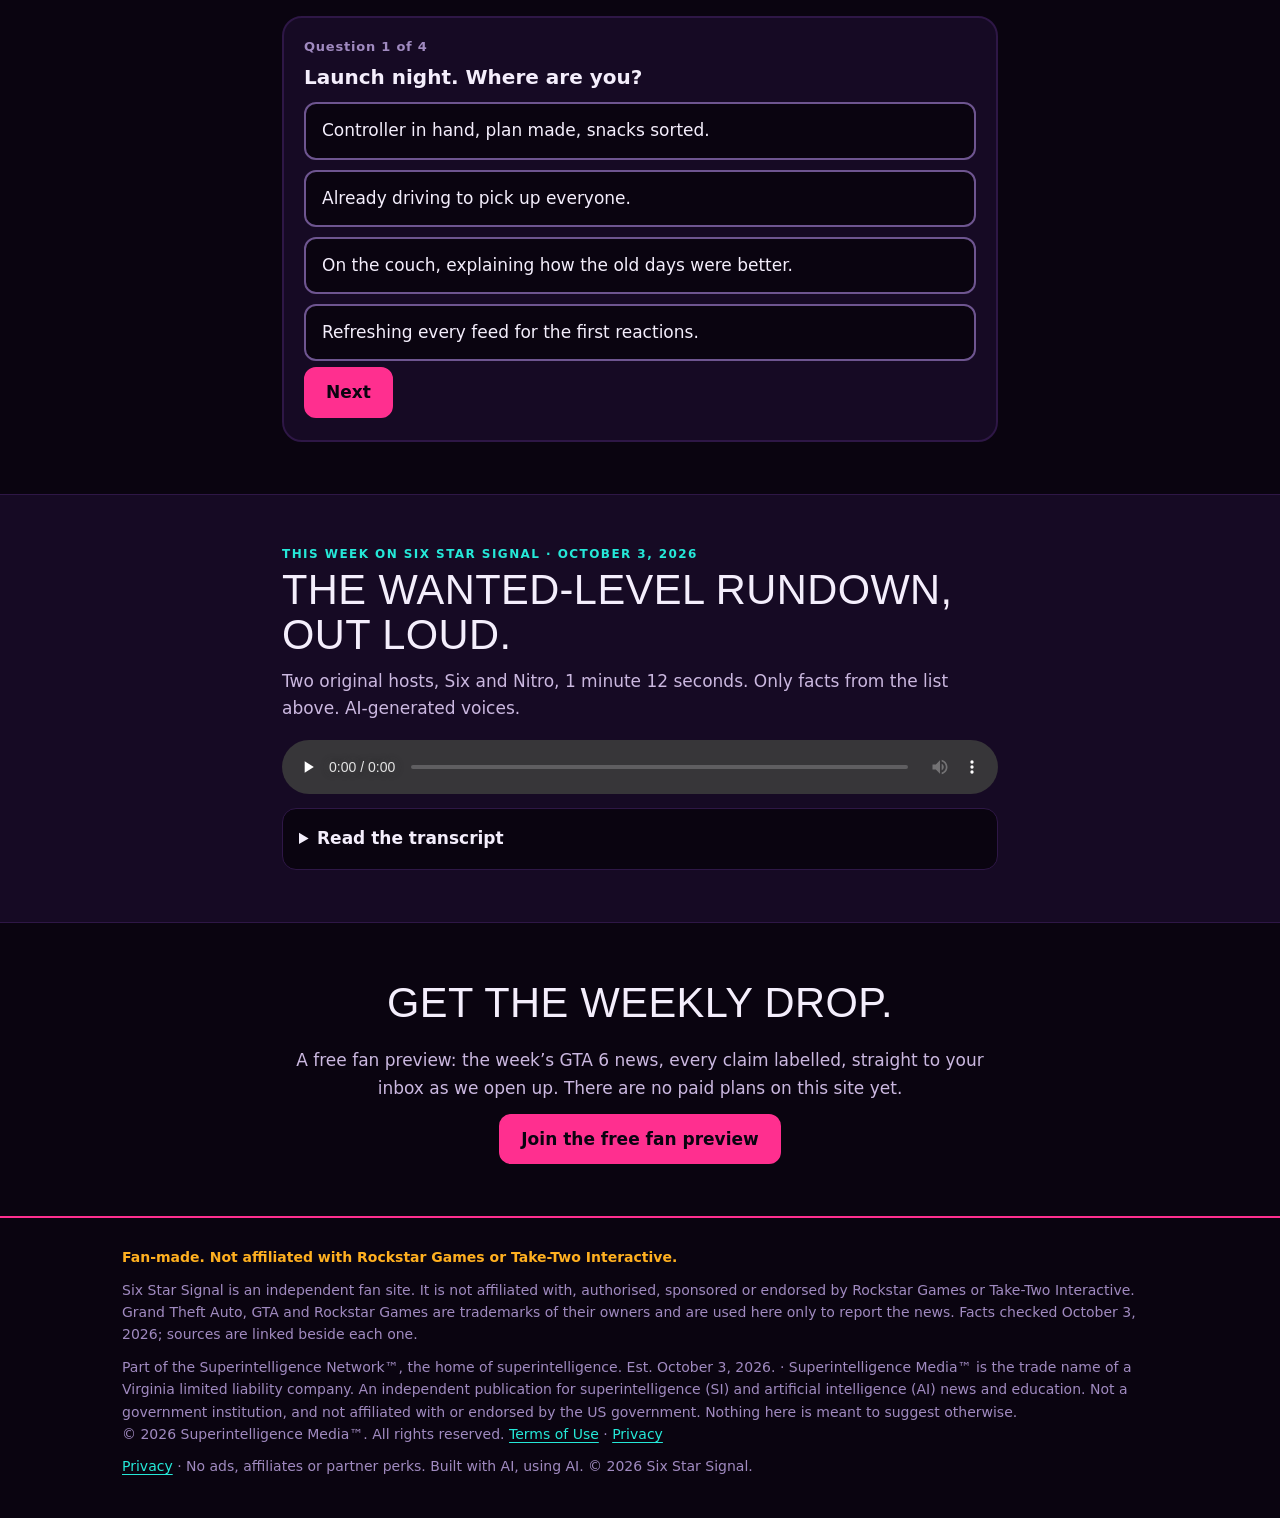
==== commit 82750223: "Legal lines: Superintelligence Media" ====
--- a/index.html
+++ b/index.html
@@ -207,7 +207,7 @@
   <div class="wrap foot-in">
     <p class="disc">Fan-made. Not affiliated with Rockstar Games or Take-Two Interactive.</p>
     <p>Six Star Signal is an independent fan site. It is not affiliated with, authorised, sponsored or endorsed by Rockstar Games or Take-Two Interactive. Grand Theft Auto, GTA and Rockstar Games are trademarks of their owners and are used here only to report the news. Facts checked October 3, 2026; sources are linked beside each one.</p>
-    <p>Part of the Superintelligence Network™, the home of superintelligence. Est. October 3, 2026. &middot; Superintelligence Network™ is the trade name of a Virginia limited liability company. An independent publication for superintelligence (SI) and artificial intelligence (AI) news and education. Not a government institution, and not affiliated with or endorsed by the US government. Nothing here is meant to suggest otherwise.<br>© 2026 Superintelligence Network™. All rights reserved. <a href="https://siagentsignal.com/terms.html" target="_blank" rel="noopener">Terms of Use</a> &middot; <a href="https://siagentsignal.com/privacy.html" target="_blank" rel="noopener">Privacy</a></p>
+    <p>Part of the Superintelligence Network™, the home of superintelligence. Est. October 3, 2026. &middot; Superintelligence Media™ is the trade name of a Virginia limited liability company. An independent publication for superintelligence (SI) and artificial intelligence (AI) news and education. Not a government institution, and not affiliated with or endorsed by the US government. Nothing here is meant to suggest otherwise.<br>© 2026 Superintelligence Media™. All rights reserved. <a href="https://siagentsignal.com/terms.html" target="_blank" rel="noopener">Terms of Use</a> &middot; <a href="https://siagentsignal.com/privacy.html" target="_blank" rel="noopener">Privacy</a></p>
     <p><a href="https://siagentsignal.com/privacy.html" target="_blank" rel="noopener noreferrer">Privacy</a> &middot; No ads, affiliates or partner perks. Built with AI, using AI. &copy; 2026 Six Star Signal.</p>
   </div>
 </footer>
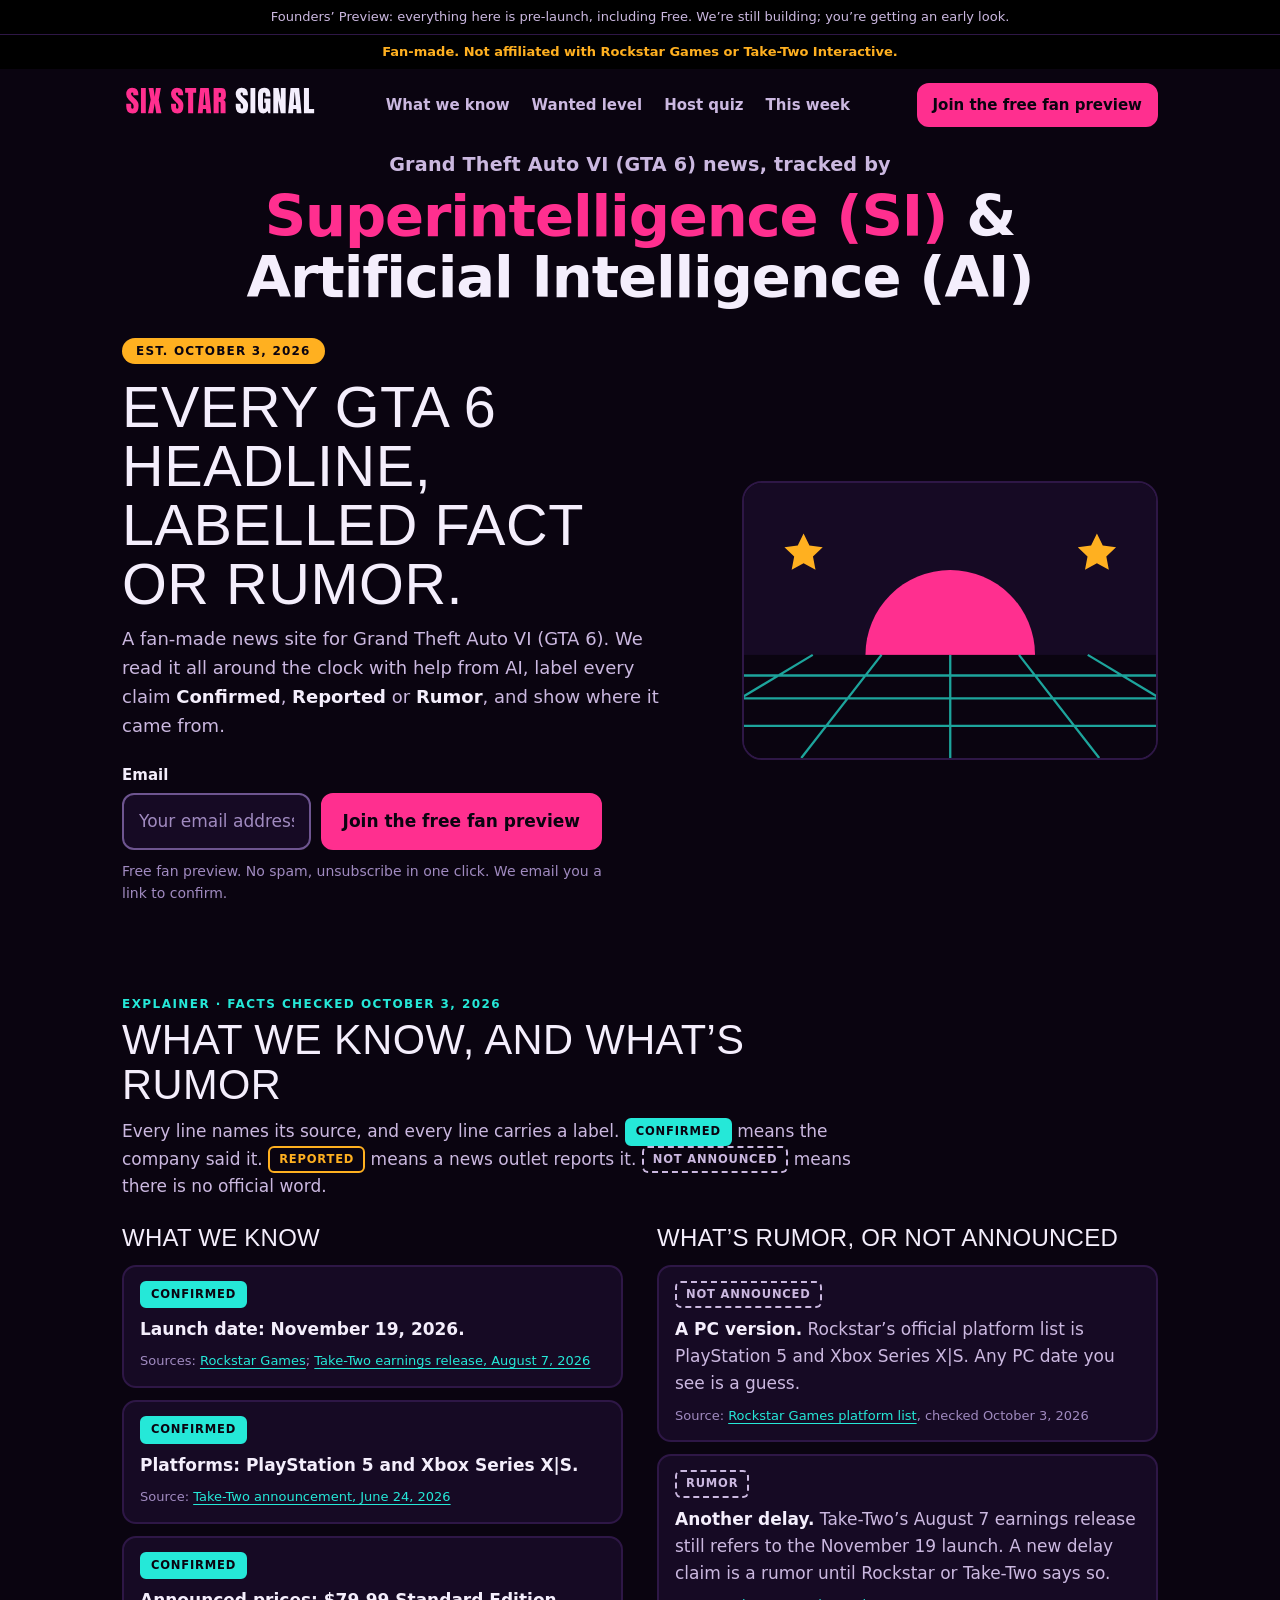
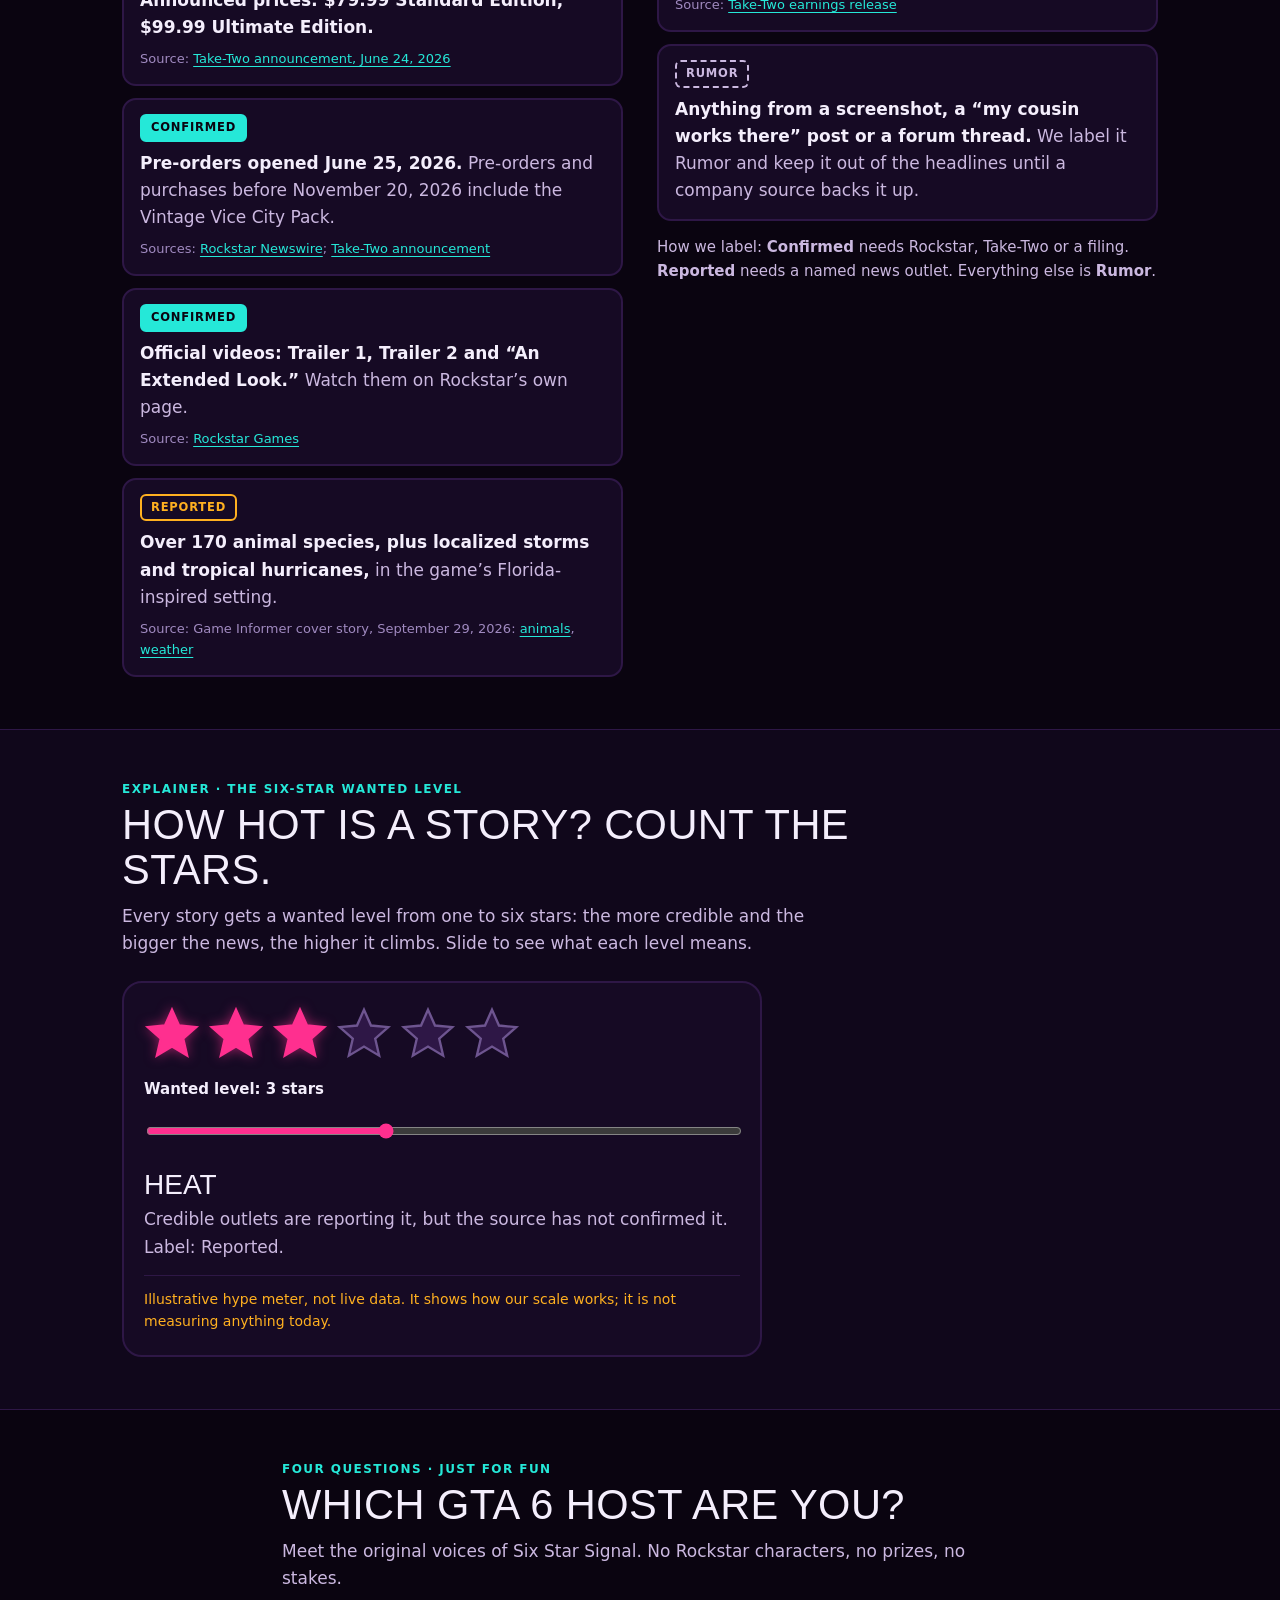
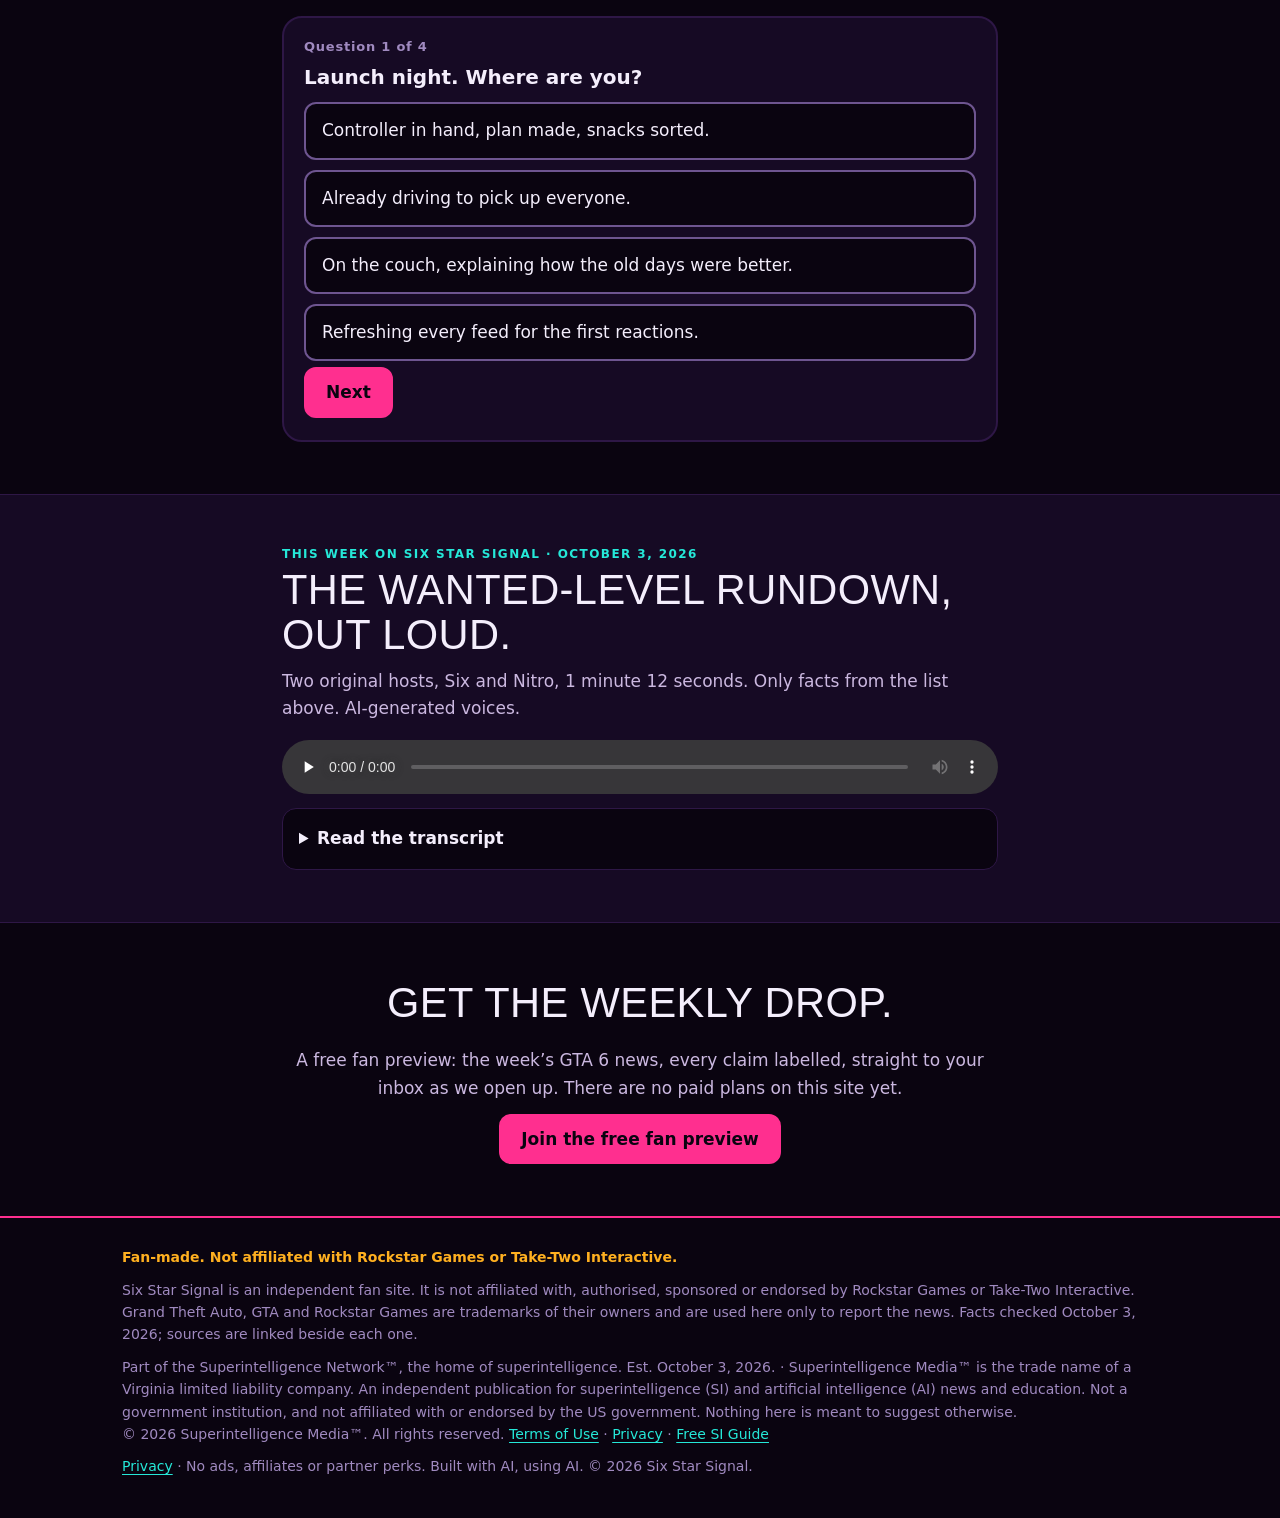
==== commit 3ad47fe0: "Share the free Superintelligence (SI) Guide" ====
--- a/index.html
+++ b/index.html
@@ -207,7 +207,7 @@
   <div class="wrap foot-in">
     <p class="disc">Fan-made. Not affiliated with Rockstar Games or Take-Two Interactive.</p>
     <p>Six Star Signal is an independent fan site. It is not affiliated with, authorised, sponsored or endorsed by Rockstar Games or Take-Two Interactive. Grand Theft Auto, GTA and Rockstar Games are trademarks of their owners and are used here only to report the news. Facts checked October 3, 2026; sources are linked beside each one.</p>
-    <p>Part of the Superintelligence Network™, the home of superintelligence. Est. October 3, 2026. &middot; Superintelligence Media™ is the trade name of a Virginia limited liability company. An independent publication for superintelligence (SI) and artificial intelligence (AI) news and education. Not a government institution, and not affiliated with or endorsed by the US government. Nothing here is meant to suggest otherwise.<br>© 2026 Superintelligence Media™. All rights reserved. <a href="https://siagentsignal.com/terms.html" target="_blank" rel="noopener">Terms of Use</a> &middot; <a href="https://siagentsignal.com/privacy.html" target="_blank" rel="noopener">Privacy</a></p>
+    <p>Part of the Superintelligence Network™, the home of superintelligence. Est. October 3, 2026. &middot; Superintelligence Media™ is the trade name of a Virginia limited liability company. An independent publication for superintelligence (SI) and artificial intelligence (AI) news and education. Not a government institution, and not affiliated with or endorsed by the US government. Nothing here is meant to suggest otherwise.<br>© 2026 Superintelligence Media™. All rights reserved. <a href="https://siagentsignal.com/terms.html" target="_blank" rel="noopener">Terms of Use</a> &middot; <a href="https://siagentsignal.com/privacy.html" target="_blank" rel="noopener">Privacy</a> &middot; <a href="https://siagentsignal.com/si/">Free SI Guide</a></p>
     <p><a href="https://siagentsignal.com/privacy.html" target="_blank" rel="noopener noreferrer">Privacy</a> &middot; No ads, affiliates or partner perks. Built with AI, using AI. &copy; 2026 Six Star Signal.</p>
   </div>
 </footer>
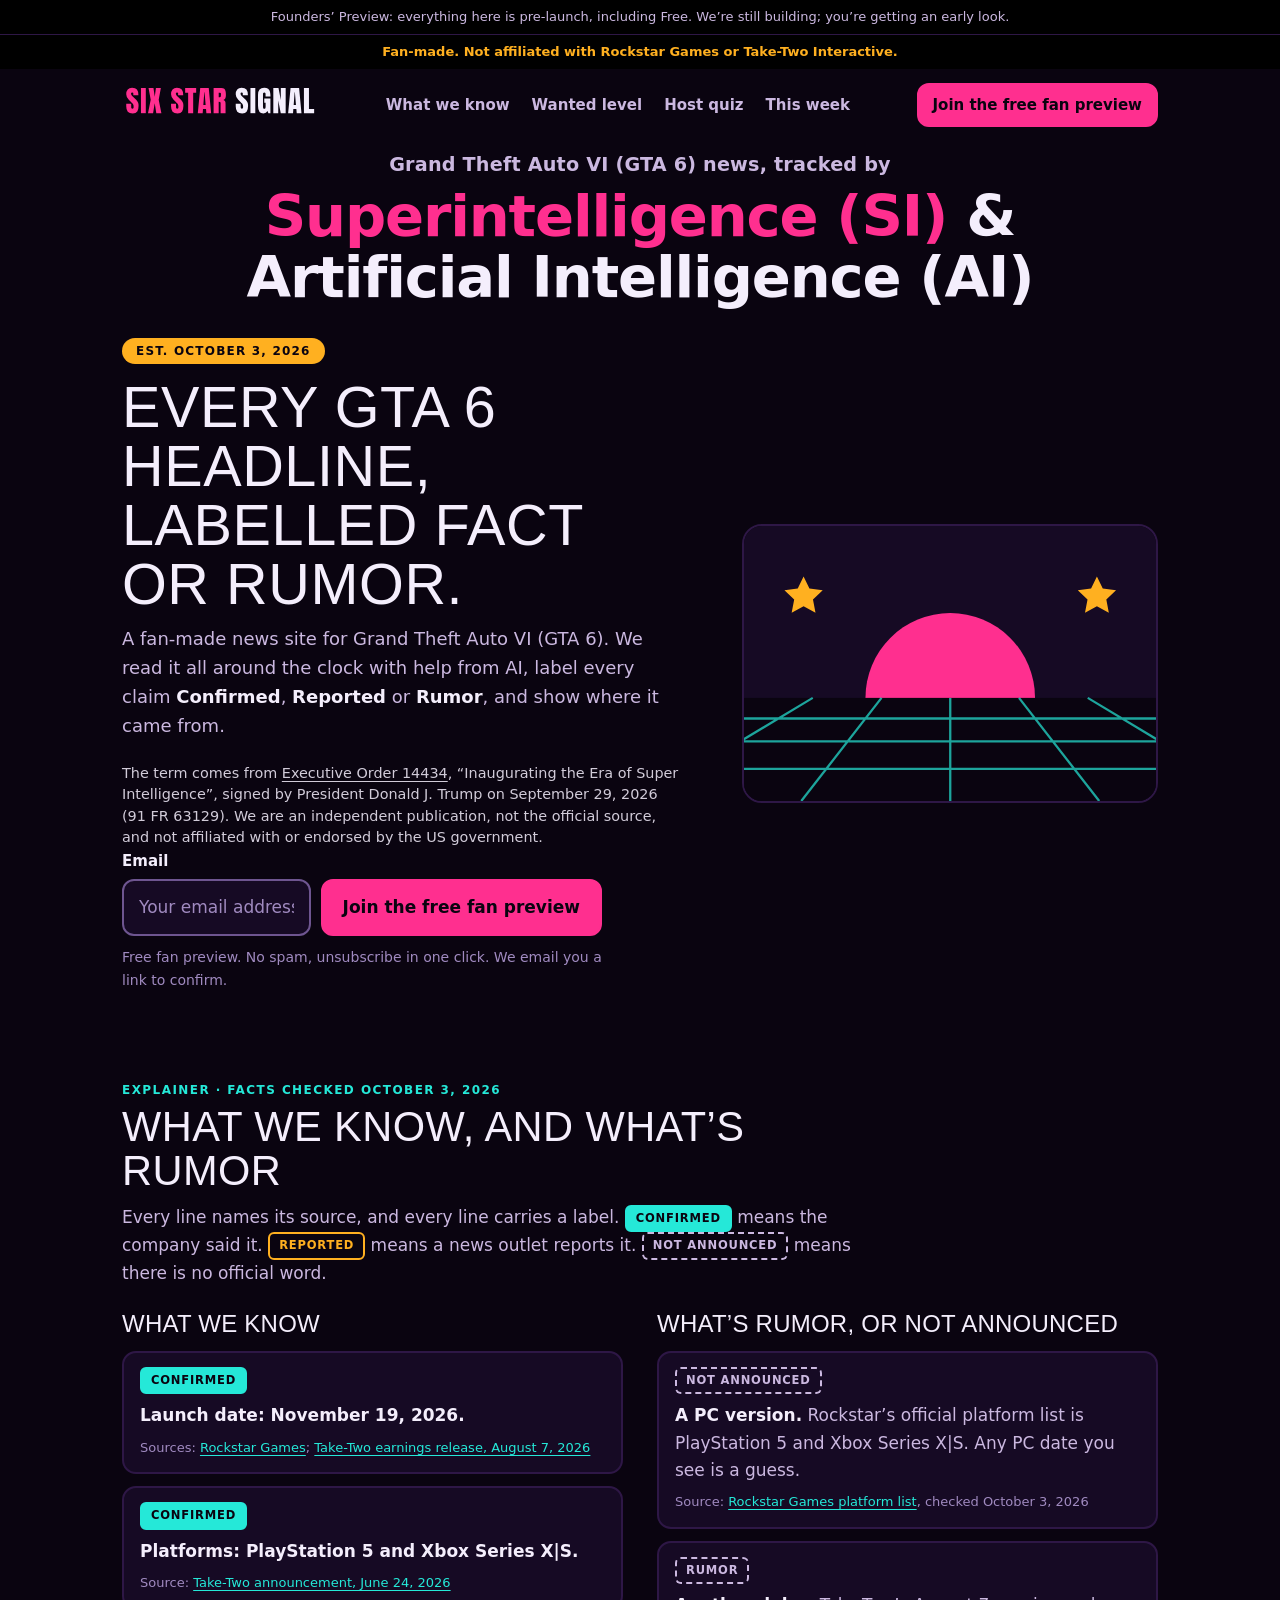
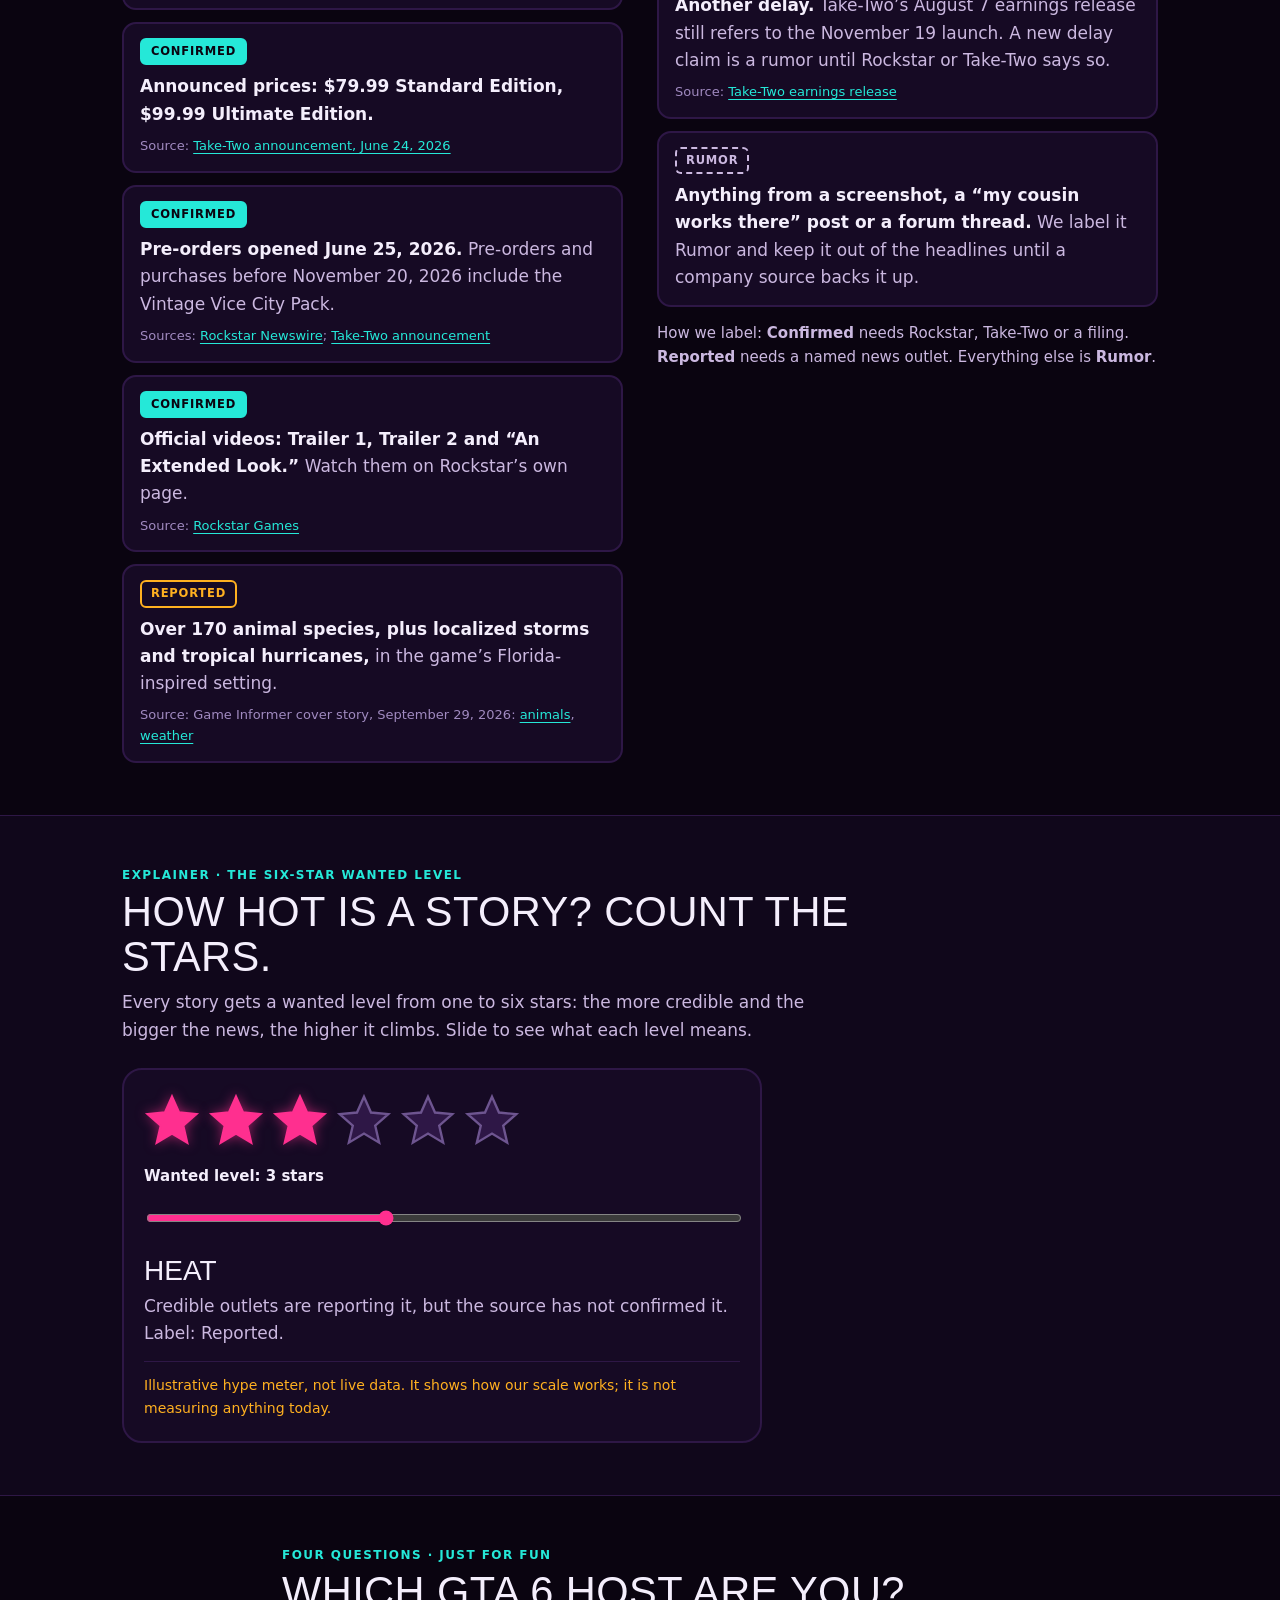
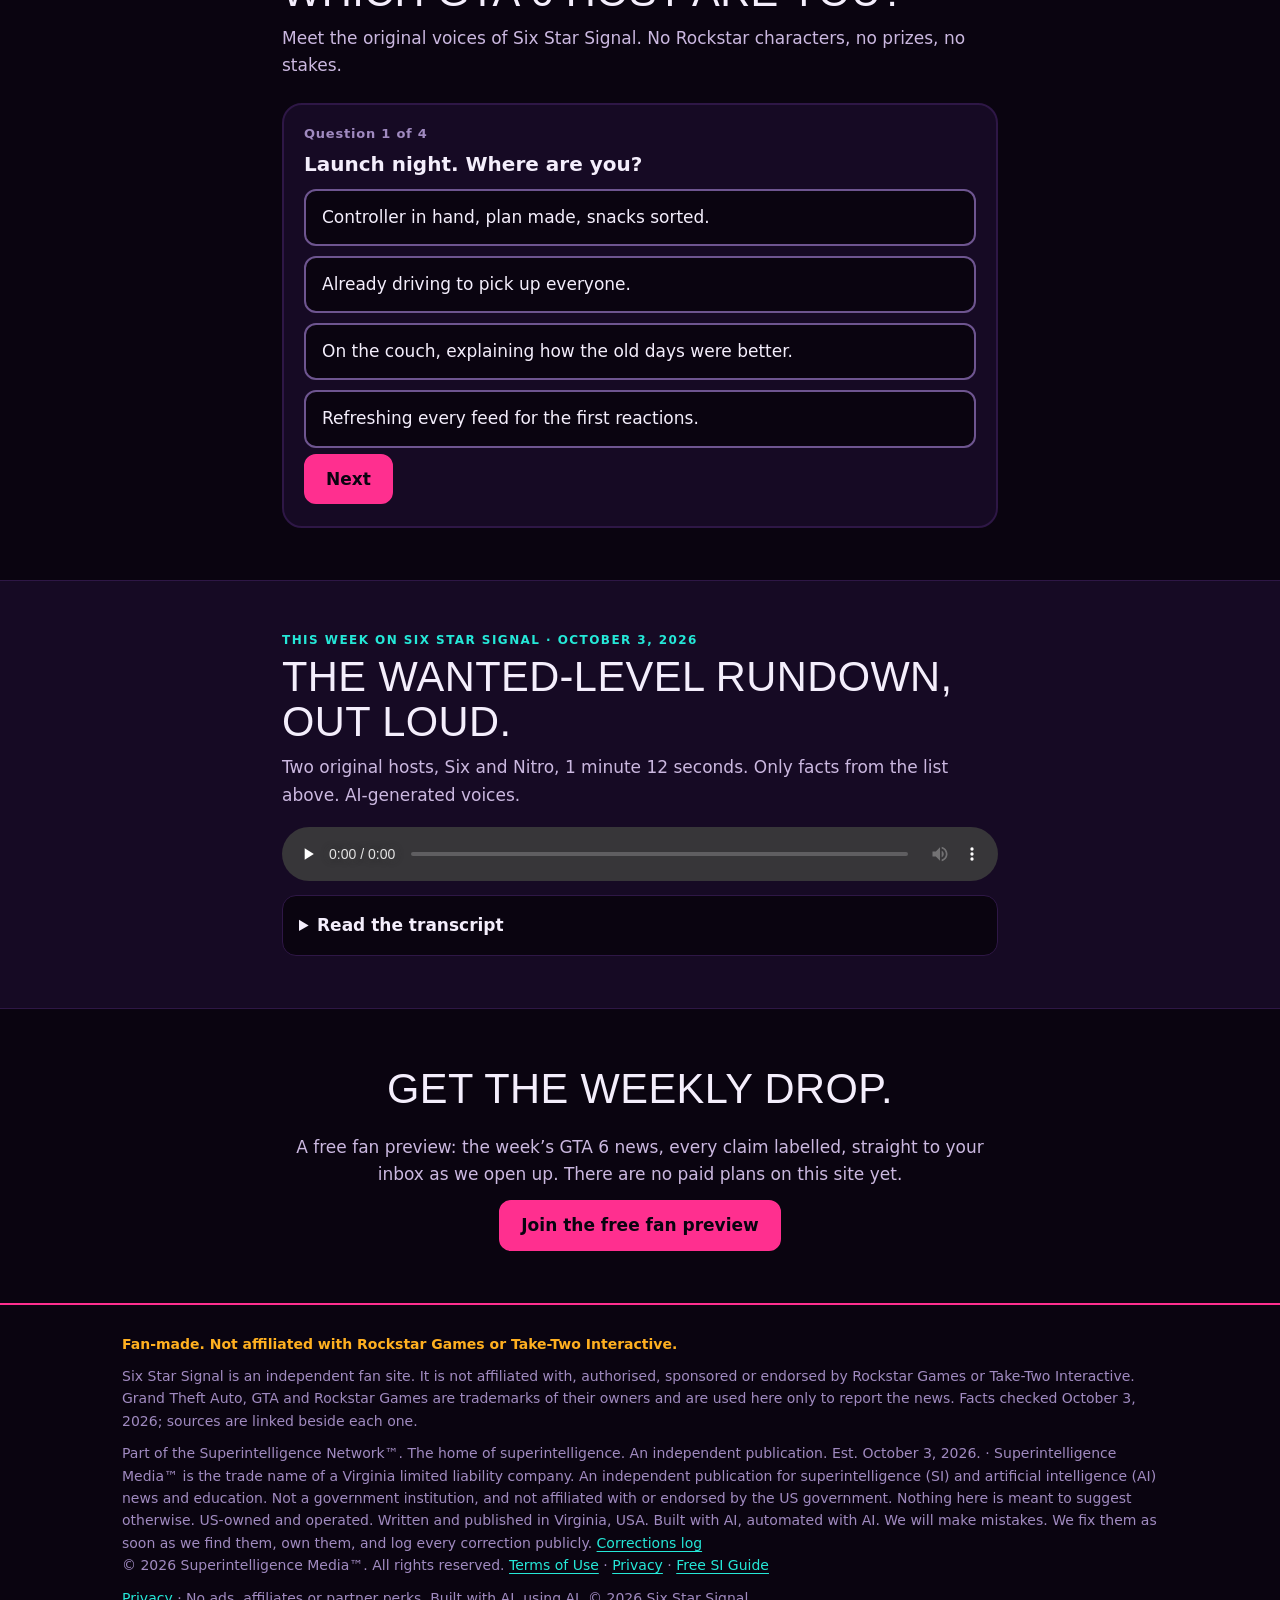
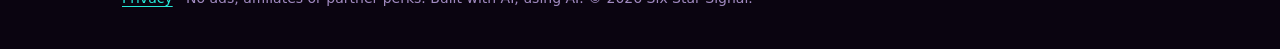
==== commit 6d044cbe: "Legal wordings A-E (approved 10-04) Co-Authored-By: Claude Sonnet 5.5 <noreply@anthropic.com>" ====
--- a/index.html
+++ b/index.html
@@ -58,6 +58,7 @@
         <p class="pill">Est. October 3, 2026</p>
         <h1 id="h1">Every GTA 6 headline, labelled fact or rumor.</h1>
         <p class="lead">A fan-made news site for Grand Theft Auto VI (GTA 6). We read it all around the clock with help from AI, label every claim <b>Confirmed</b>, <b>Reported</b> or <b>Rumor</b>, and show where it came from.</p>
+<p class="si-credit">The term comes from <a href="https://www.federalregister.gov/d/2026-20321" target="_blank" rel="noopener noreferrer" aria-label="Executive Order 14434 in the Federal Register (opens in a new tab)">Executive Order 14434</a>, “Inaugurating the Era of Super Intelligence”, signed by President Donald J. Trump on September 29, 2026 (91 FR 63129). We are an independent publication, not the official source, and not affiliated with or endorsed by the US government.</p>
         <form class="join" id="join" novalidate>
           <label class="lbl" for="email">Email</label>
           <div class="row">
@@ -207,7 +208,7 @@
   <div class="wrap foot-in">
     <p class="disc">Fan-made. Not affiliated with Rockstar Games or Take-Two Interactive.</p>
     <p>Six Star Signal is an independent fan site. It is not affiliated with, authorised, sponsored or endorsed by Rockstar Games or Take-Two Interactive. Grand Theft Auto, GTA and Rockstar Games are trademarks of their owners and are used here only to report the news. Facts checked October 3, 2026; sources are linked beside each one.</p>
-    <p>Part of the Superintelligence Network™, the home of superintelligence. Est. October 3, 2026. &middot; Superintelligence Media™ is the trade name of a Virginia limited liability company. An independent publication for superintelligence (SI) and artificial intelligence (AI) news and education. Not a government institution, and not affiliated with or endorsed by the US government. Nothing here is meant to suggest otherwise.<br>© 2026 Superintelligence Media™. All rights reserved. <a href="https://siagentsignal.com/terms.html" target="_blank" rel="noopener">Terms of Use</a> &middot; <a href="https://siagentsignal.com/privacy.html" target="_blank" rel="noopener">Privacy</a> &middot; <a href="https://siagentsignal.com/si/">Free SI Guide</a></p>
+    <p>Part of the Superintelligence Network™. The home of superintelligence. An independent publication. Est. October 3, 2026. &middot; Superintelligence Media™ is the trade name of a Virginia limited liability company. An independent publication for superintelligence (SI) and artificial intelligence (AI) news and education. Not a government institution, and not affiliated with or endorsed by the US government. Nothing here is meant to suggest otherwise. US-owned and operated. Written and published in Virginia, USA. Built with AI, automated with AI. We will make mistakes. We fix them as soon as we find them, own them, and log every correction publicly. <a href="https://siagentsignal.com/corrections.html" target="_blank" rel="noopener">Corrections log</a><br>© 2026 Superintelligence Media™. All rights reserved. <a href="https://siagentsignal.com/terms.html" target="_blank" rel="noopener">Terms of Use</a> &middot; <a href="https://siagentsignal.com/privacy.html" target="_blank" rel="noopener">Privacy</a> &middot; <a href="https://siagentsignal.com/si/">Free SI Guide</a></p>
     <p><a href="https://siagentsignal.com/privacy.html" target="_blank" rel="noopener noreferrer">Privacy</a> &middot; No ads, affiliates or partner perks. Built with AI, using AI. &copy; 2026 Six Star Signal.</p>
   </div>
 </footer>
--- a/assets/site.css
+++ b/assets/site.css
@@ -133,3 +133,6 @@
   .two{grid-template-columns:1fr 1fr;gap:34px;align-items:start}
   .logo{height:40px}
 }
+
+/* legal-ae: the credit line beside the first SI mention (pick B; shared snippet, _gen/legal_ae.py) */
+.si-credit{margin:.75rem 0 0;font-size:.9rem;line-height:1.5;color:inherit;opacity:.85;text-align:inherit}.si-credit a{color:inherit;text-decoration:underline}
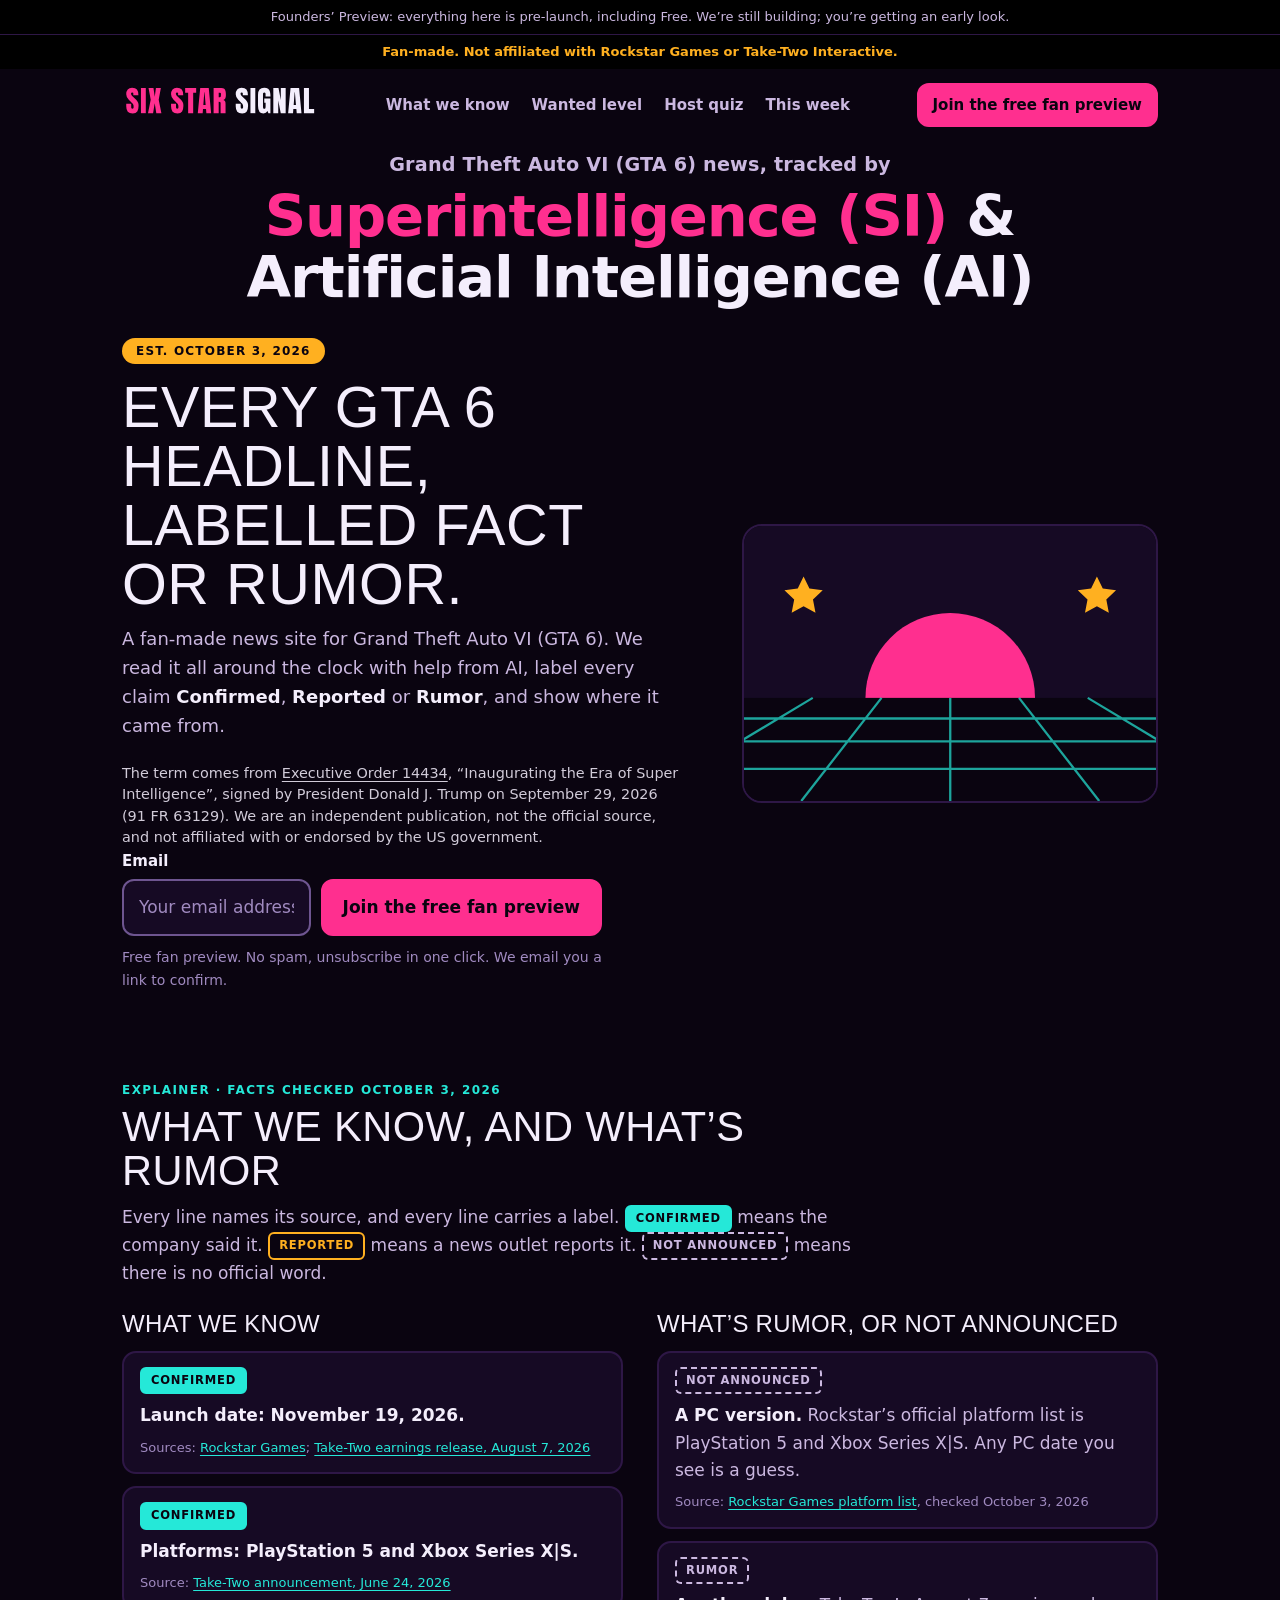
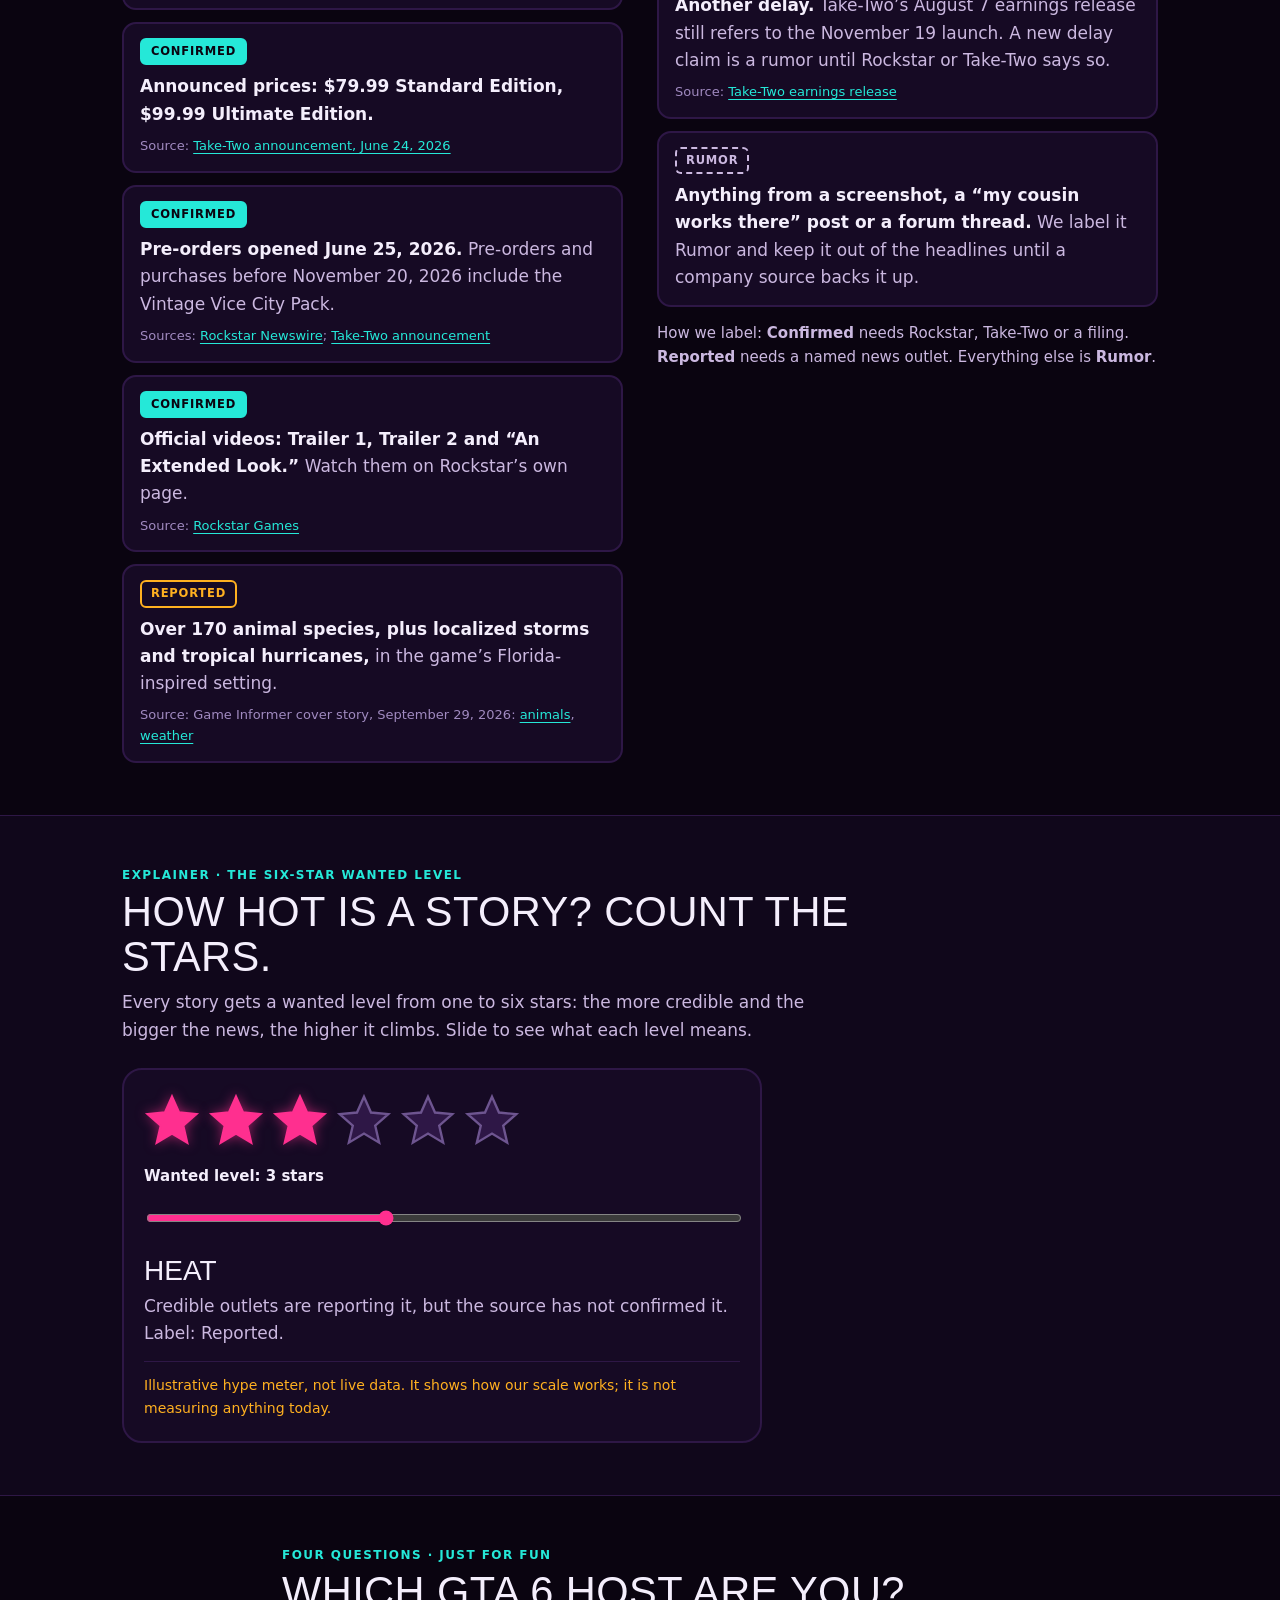
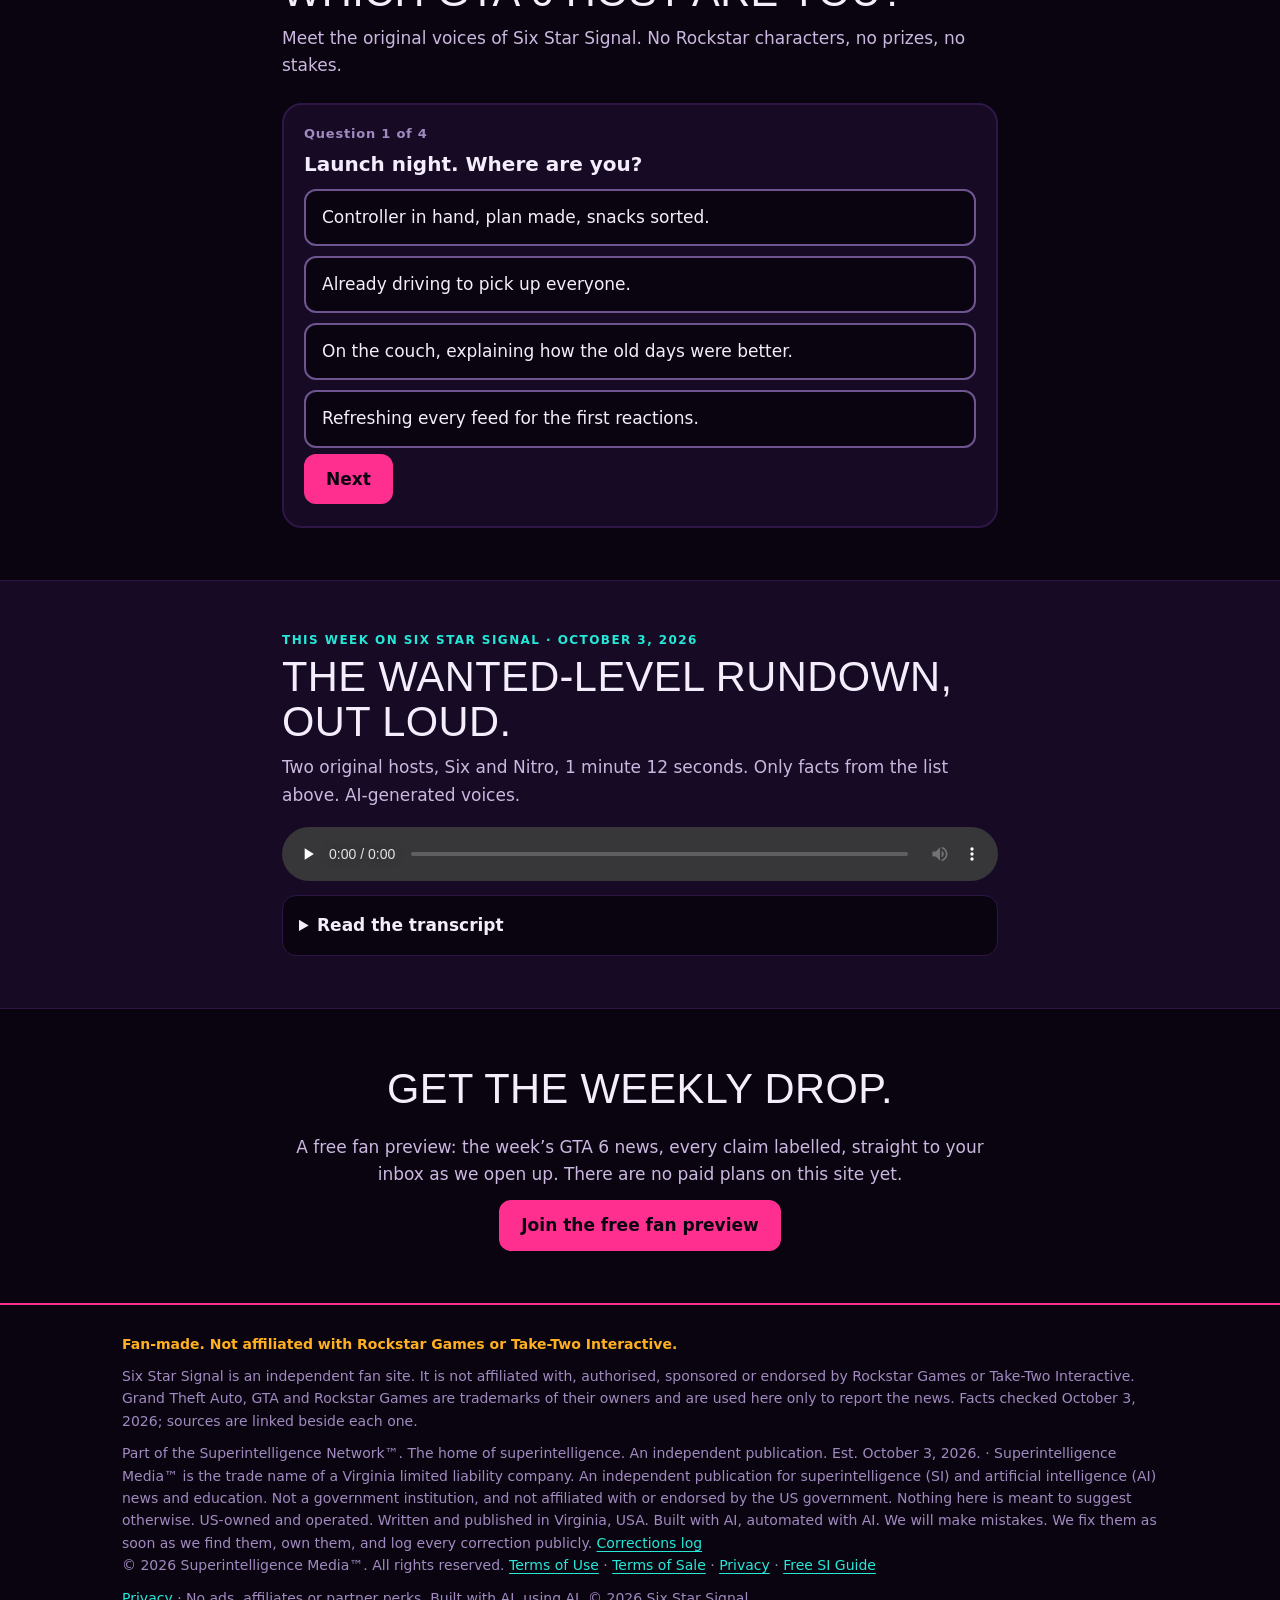
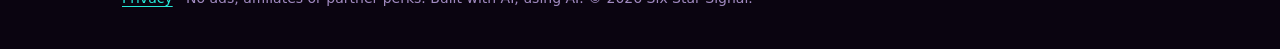
==== commit 4f296113: "Terms coverage: Buy/Reserve copy matches the Terms of Sale + footer link Board 13-189 / LEGAL-PUSH 2" ====
--- a/index.html
+++ b/index.html
@@ -208,7 +208,7 @@
   <div class="wrap foot-in">
     <p class="disc">Fan-made. Not affiliated with Rockstar Games or Take-Two Interactive.</p>
     <p>Six Star Signal is an independent fan site. It is not affiliated with, authorised, sponsored or endorsed by Rockstar Games or Take-Two Interactive. Grand Theft Auto, GTA and Rockstar Games are trademarks of their owners and are used here only to report the news. Facts checked October 3, 2026; sources are linked beside each one.</p>
-    <p>Part of the Superintelligence Network™. The home of superintelligence. An independent publication. Est. October 3, 2026. &middot; Superintelligence Media™ is the trade name of a Virginia limited liability company. An independent publication for superintelligence (SI) and artificial intelligence (AI) news and education. Not a government institution, and not affiliated with or endorsed by the US government. Nothing here is meant to suggest otherwise. US-owned and operated. Written and published in Virginia, USA. Built with AI, automated with AI. We will make mistakes. We fix them as soon as we find them, own them, and log every correction publicly. <a href="https://siagentsignal.com/corrections.html" target="_blank" rel="noopener">Corrections log</a><br>© 2026 Superintelligence Media™. All rights reserved. <a href="https://siagentsignal.com/terms.html" target="_blank" rel="noopener">Terms of Use</a> &middot; <a href="https://siagentsignal.com/privacy.html" target="_blank" rel="noopener">Privacy</a> &middot; <a href="https://siagentsignal.com/si/">Free SI Guide</a></p>
+    <p>Part of the Superintelligence Network™. The home of superintelligence. An independent publication. Est. October 3, 2026. &middot; Superintelligence Media™ is the trade name of a Virginia limited liability company. An independent publication for superintelligence (SI) and artificial intelligence (AI) news and education. Not a government institution, and not affiliated with or endorsed by the US government. Nothing here is meant to suggest otherwise. US-owned and operated. Written and published in Virginia, USA. Built with AI, automated with AI. We will make mistakes. We fix them as soon as we find them, own them, and log every correction publicly. <a href="https://siagentsignal.com/corrections.html" target="_blank" rel="noopener">Corrections log</a><br>© 2026 Superintelligence Media™. All rights reserved. <a href="https://siagentsignal.com/terms.html" target="_blank" rel="noopener">Terms of Use</a> &middot; <a href="https://siagentsignal.com/terms-of-sale.html" target="_blank" rel="noopener">Terms of Sale</a> &middot; <a href="https://siagentsignal.com/privacy.html" target="_blank" rel="noopener">Privacy</a> &middot; <a href="https://siagentsignal.com/si/">Free SI Guide</a></p>
     <p><a href="https://siagentsignal.com/privacy.html" target="_blank" rel="noopener noreferrer">Privacy</a> &middot; No ads, affiliates or partner perks. Built with AI, using AI. &copy; 2026 Six Star Signal.</p>
   </div>
 </footer>
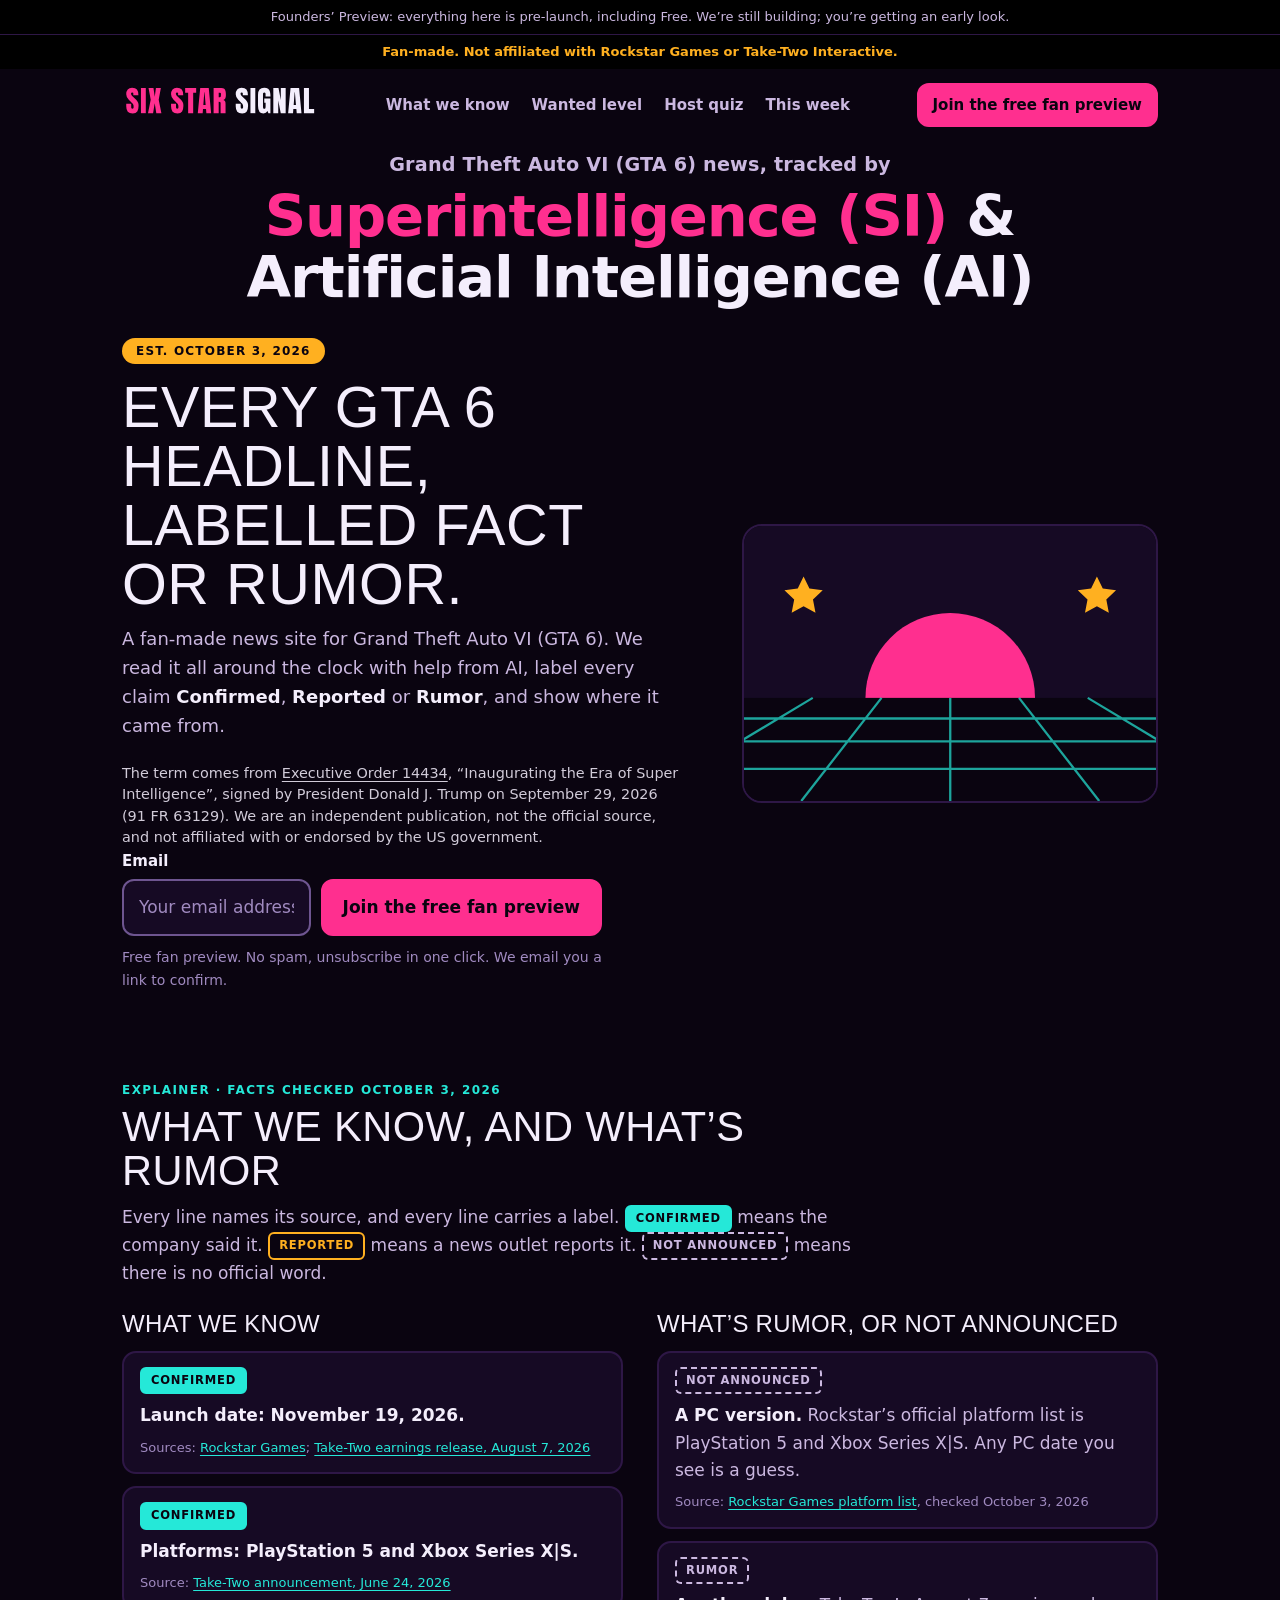
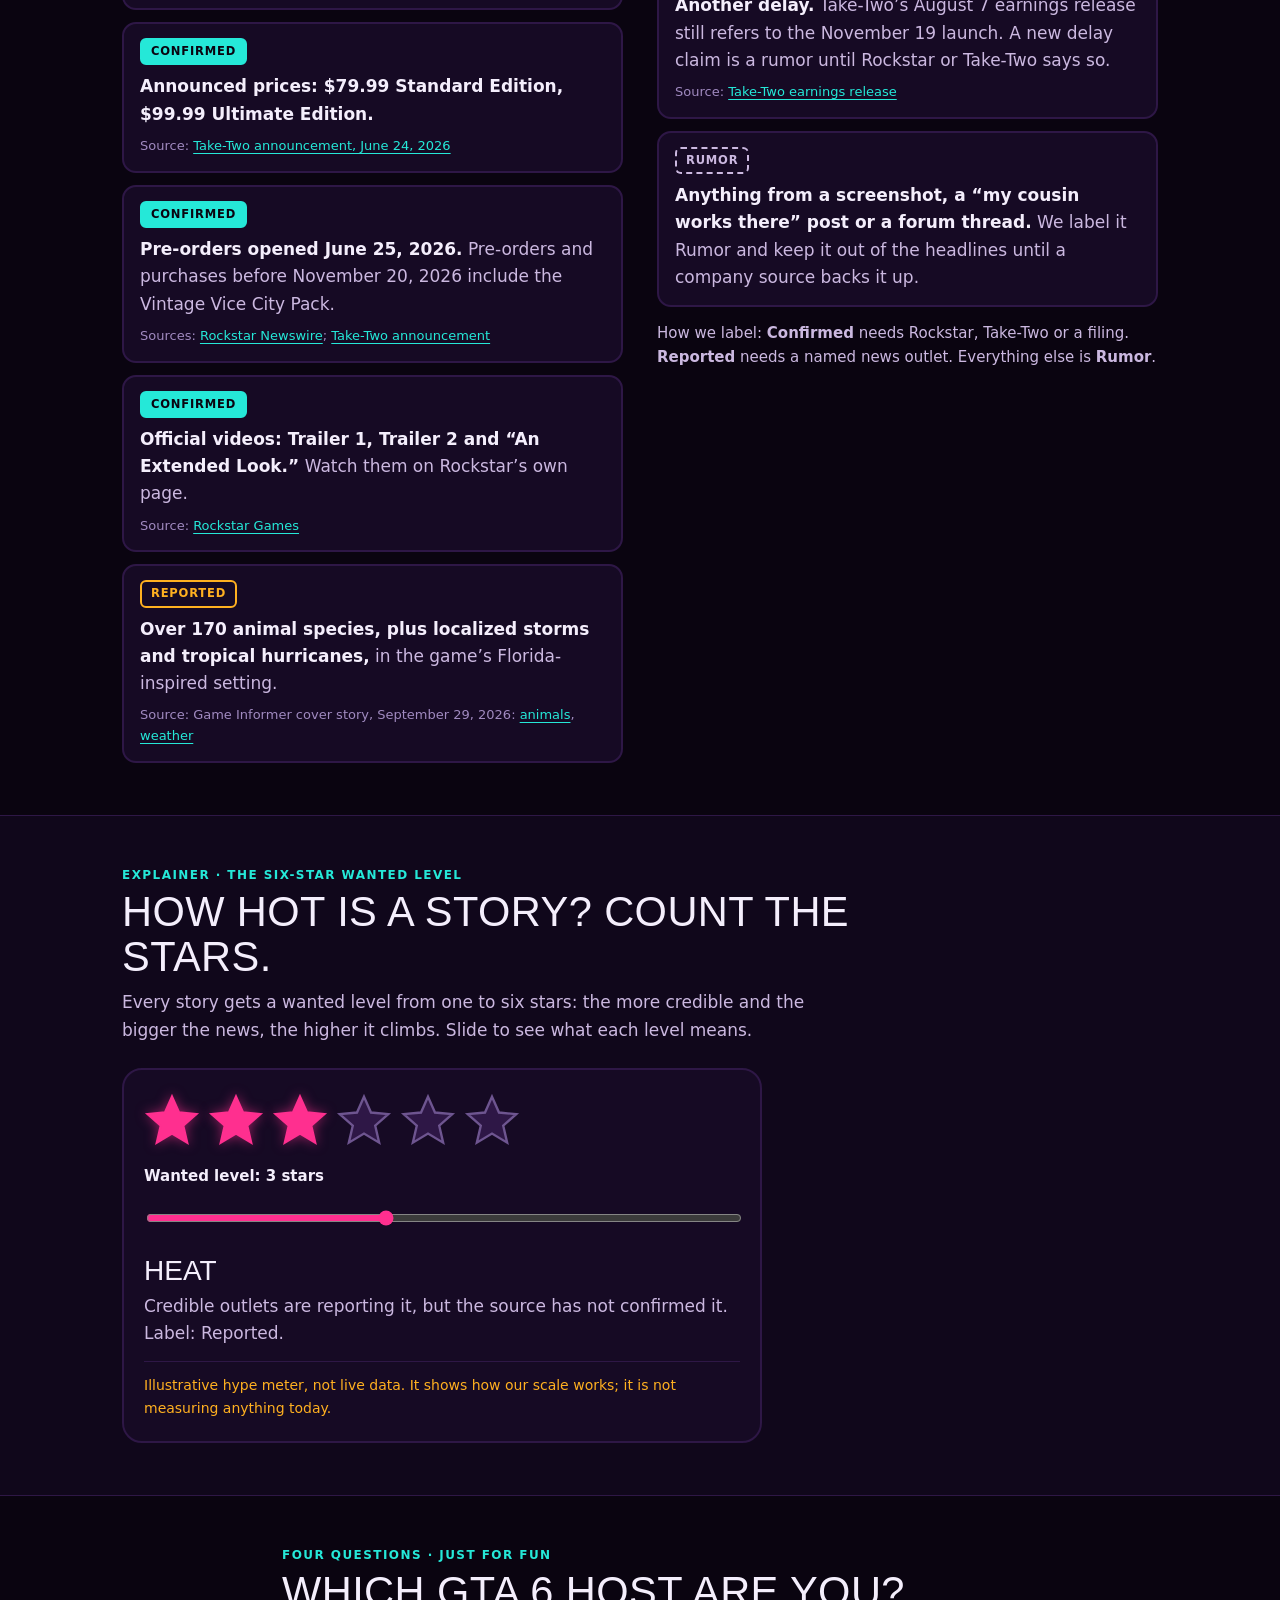
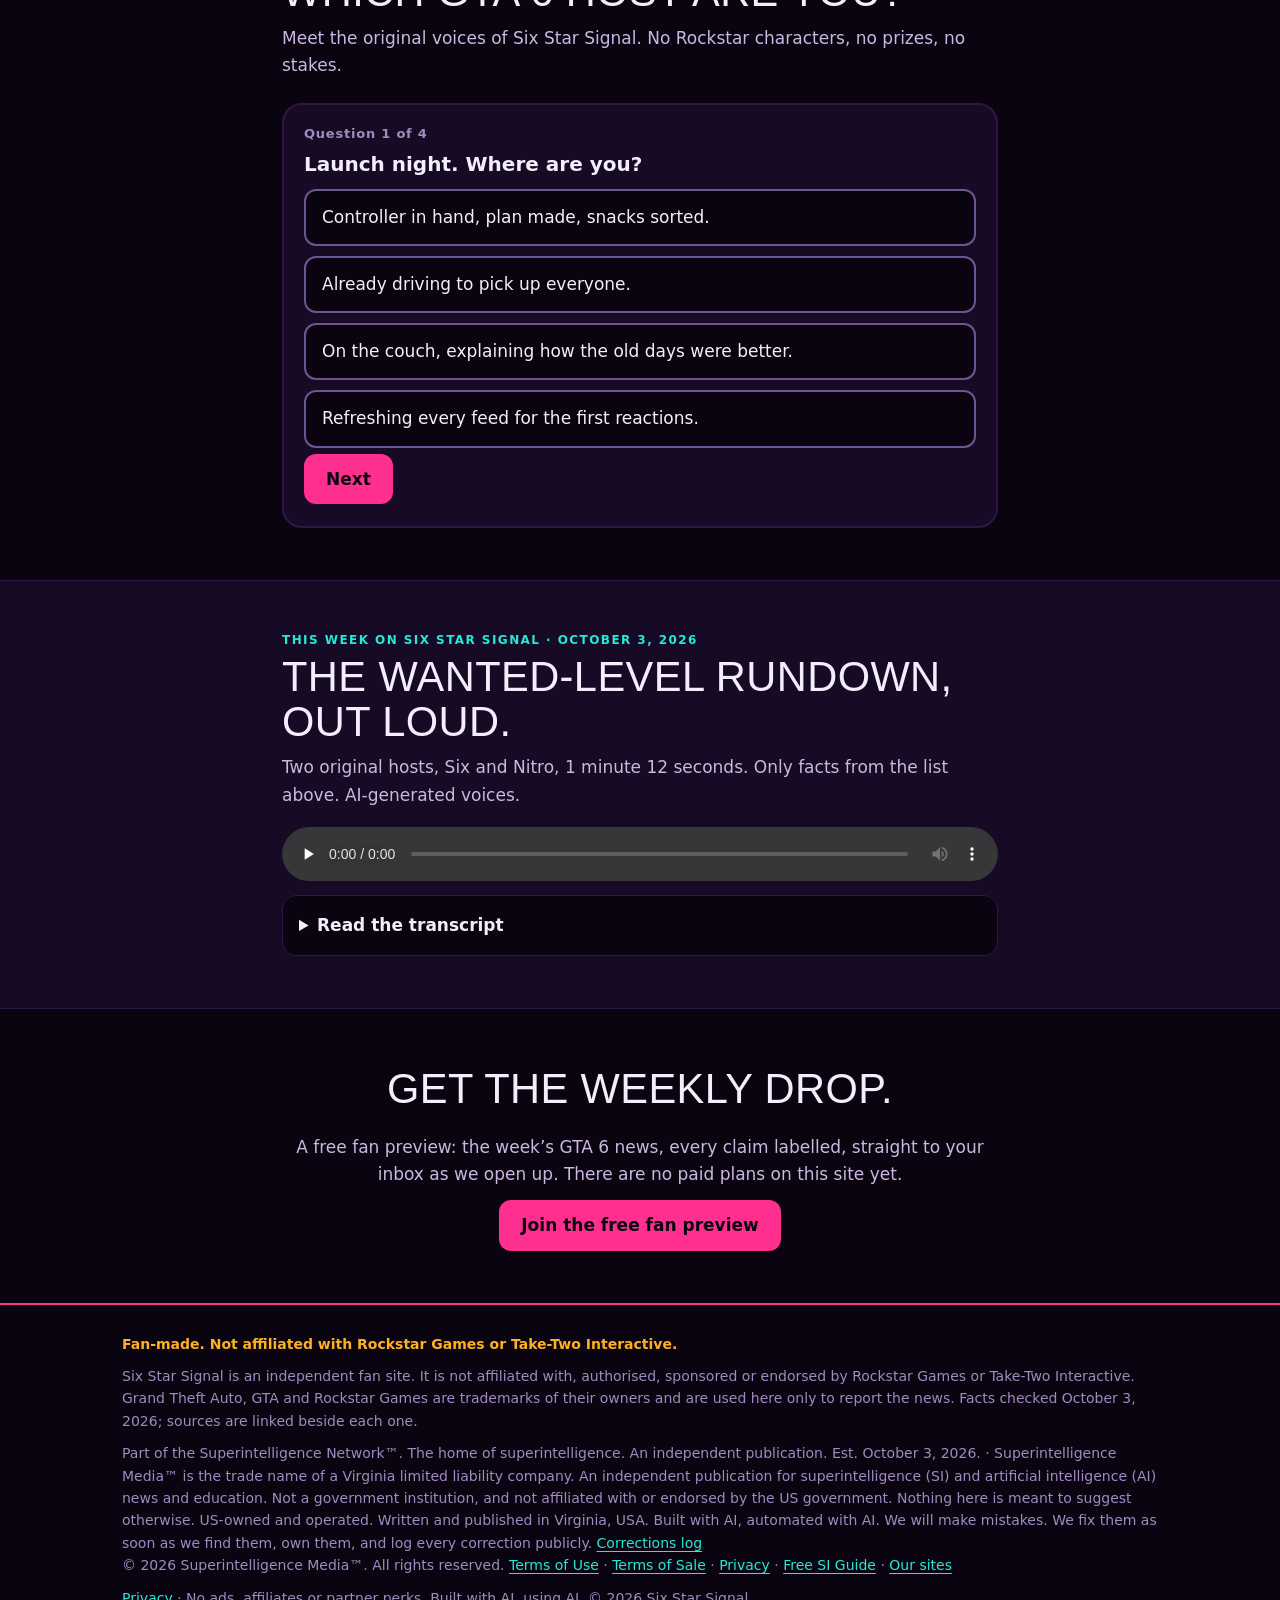
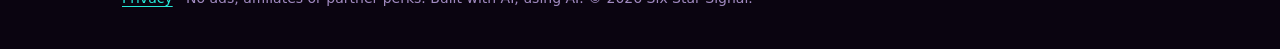
==== commit 79d92d8d: "SEO: IndexNow key, full sitemap with lastmod, JSON-LD where missing, "Our sites" hub link Search is " ====
--- a/index.html
+++ b/index.html
@@ -25,6 +25,7 @@
 <meta name="twitter:description" content="Fan-made GTA 6 news: what we know, what's rumor, every claim labelled with its source. Not affiliated with Rockstar Games or Take-Two Interactive.">
 <meta name="twitter:image" content="https://sixstarsignal.com/assets/og.png">
 <link rel="stylesheet" href="assets/site.css">
+<script type="application/ld+json" id="seo-ld">{"@context":"https://schema.org","@graph":[{"@type":"WebSite","name":"Six Star Signal","url":"https://sixstarsignal.com/","inLanguage":"en-US","description":"A fan-made Grand Theft Auto VI (GTA 6) news site, tracked by Superintelligence (SI) and Artificial Intelligence (AI): what we know, what is rumor, every claim labelled with its source. Not affiliated with Rockstar Games or Take-Two Interactive."},{"@type":"Organization","name":"Six Star Signal","url":"https://sixstarsignal.com/","logo":"https://sixstarsignal.com/assets/logo.svg"}]}</script>
 </head>
 <body>
 <a class="skip" href="#main">Skip to the content</a>
@@ -208,7 +209,7 @@
   <div class="wrap foot-in">
     <p class="disc">Fan-made. Not affiliated with Rockstar Games or Take-Two Interactive.</p>
     <p>Six Star Signal is an independent fan site. It is not affiliated with, authorised, sponsored or endorsed by Rockstar Games or Take-Two Interactive. Grand Theft Auto, GTA and Rockstar Games are trademarks of their owners and are used here only to report the news. Facts checked October 3, 2026; sources are linked beside each one.</p>
-    <p>Part of the Superintelligence Network™. The home of superintelligence. An independent publication. Est. October 3, 2026. &middot; Superintelligence Media™ is the trade name of a Virginia limited liability company. An independent publication for superintelligence (SI) and artificial intelligence (AI) news and education. Not a government institution, and not affiliated with or endorsed by the US government. Nothing here is meant to suggest otherwise. US-owned and operated. Written and published in Virginia, USA. Built with AI, automated with AI. We will make mistakes. We fix them as soon as we find them, own them, and log every correction publicly. <a href="https://siagentsignal.com/corrections.html" target="_blank" rel="noopener">Corrections log</a><br>© 2026 Superintelligence Media™. All rights reserved. <a href="https://siagentsignal.com/terms.html" target="_blank" rel="noopener">Terms of Use</a> &middot; <a href="https://siagentsignal.com/terms-of-sale.html" target="_blank" rel="noopener">Terms of Sale</a> &middot; <a href="https://siagentsignal.com/privacy.html" target="_blank" rel="noopener">Privacy</a> &middot; <a href="https://siagentsignal.com/si/">Free SI Guide</a></p>
+    <p>Part of the Superintelligence Network™. The home of superintelligence. An independent publication. Est. October 3, 2026. &middot; Superintelligence Media™ is the trade name of a Virginia limited liability company. An independent publication for superintelligence (SI) and artificial intelligence (AI) news and education. Not a government institution, and not affiliated with or endorsed by the US government. Nothing here is meant to suggest otherwise. US-owned and operated. Written and published in Virginia, USA. Built with AI, automated with AI. We will make mistakes. We fix them as soon as we find them, own them, and log every correction publicly. <a href="https://siagentsignal.com/corrections.html" target="_blank" rel="noopener">Corrections log</a><br>© 2026 Superintelligence Media™. All rights reserved. <a href="https://siagentsignal.com/terms.html" target="_blank" rel="noopener">Terms of Use</a> &middot; <a href="https://siagentsignal.com/terms-of-sale.html" target="_blank" rel="noopener">Terms of Sale</a> &middot; <a href="https://siagentsignal.com/privacy.html" target="_blank" rel="noopener">Privacy</a> &middot; <a href="https://siagentsignal.com/si/">Free SI Guide</a> &middot; <a href="https://siagentsignal.com/network.html">Our sites</a></p>
     <p><a href="https://siagentsignal.com/privacy.html" target="_blank" rel="noopener noreferrer">Privacy</a> &middot; No ads, affiliates or partner perks. Built with AI, using AI. &copy; 2026 Six Star Signal.</p>
   </div>
 </footer>
